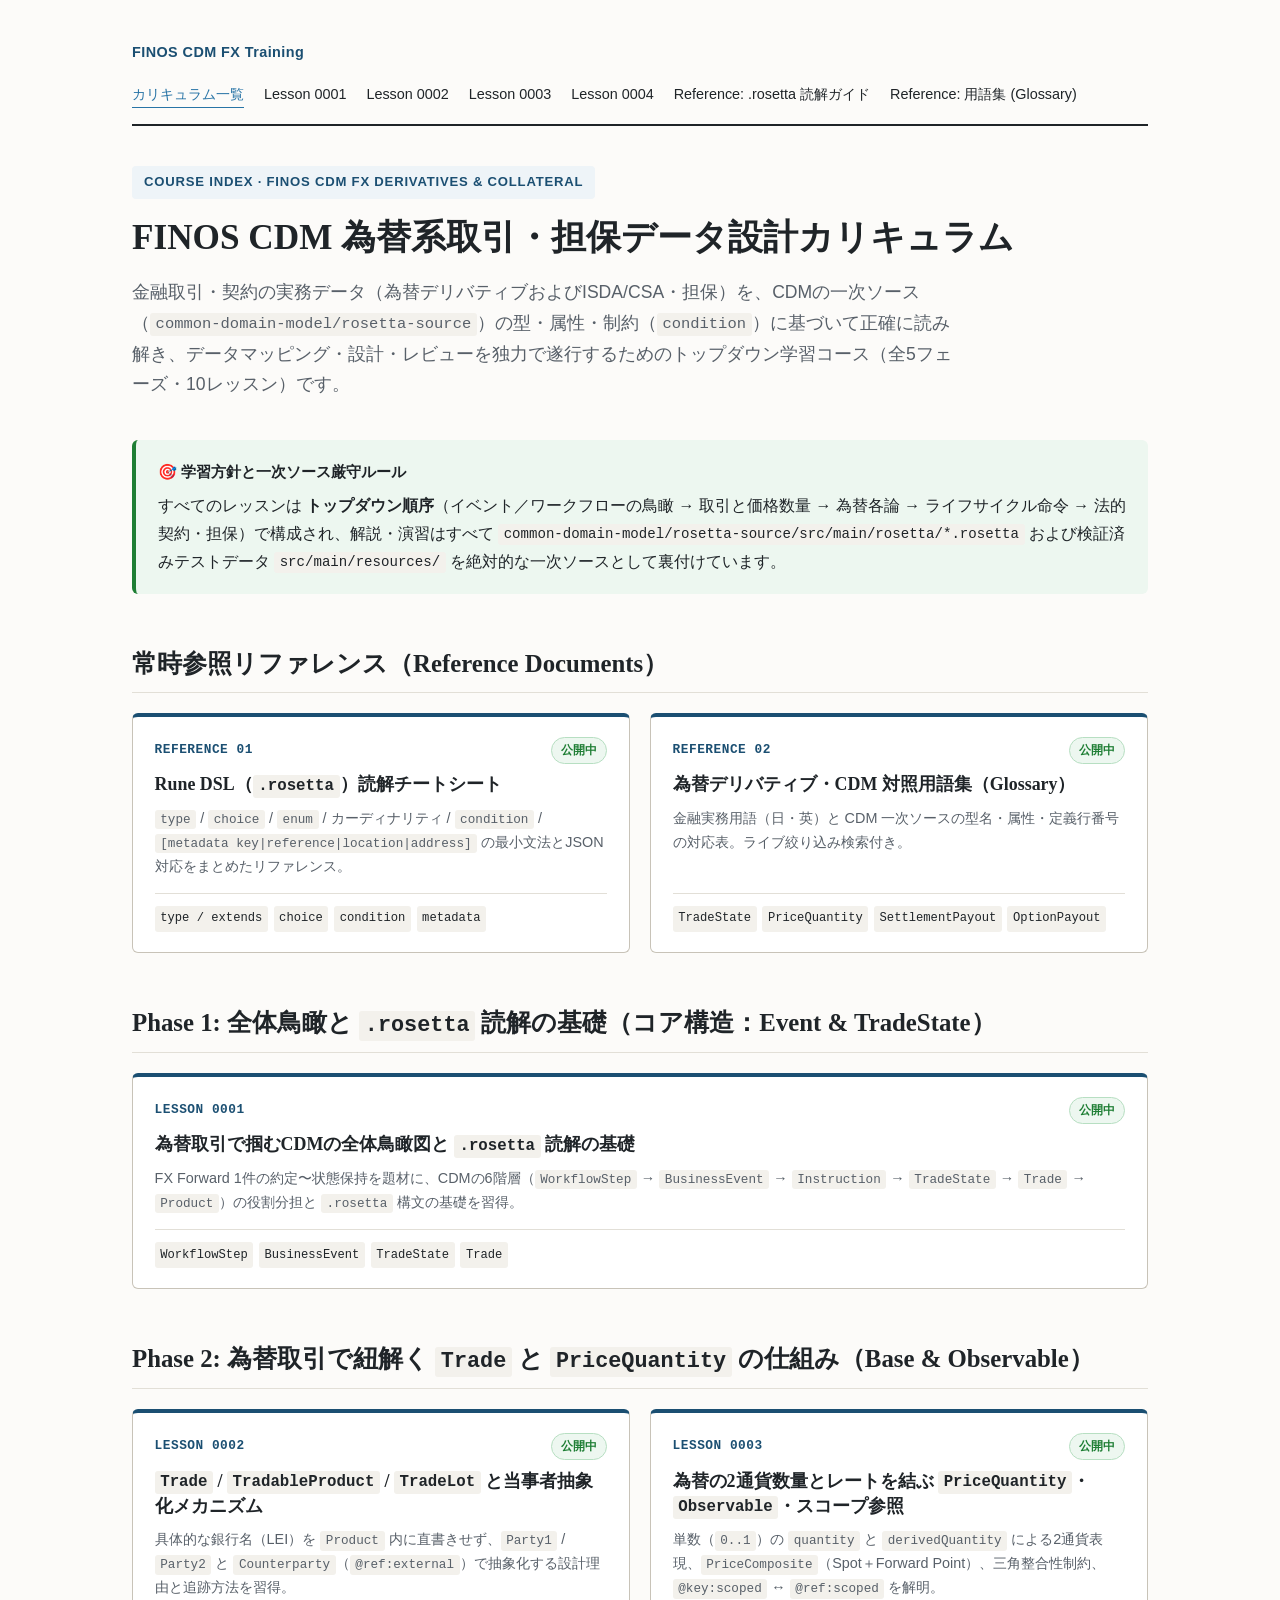
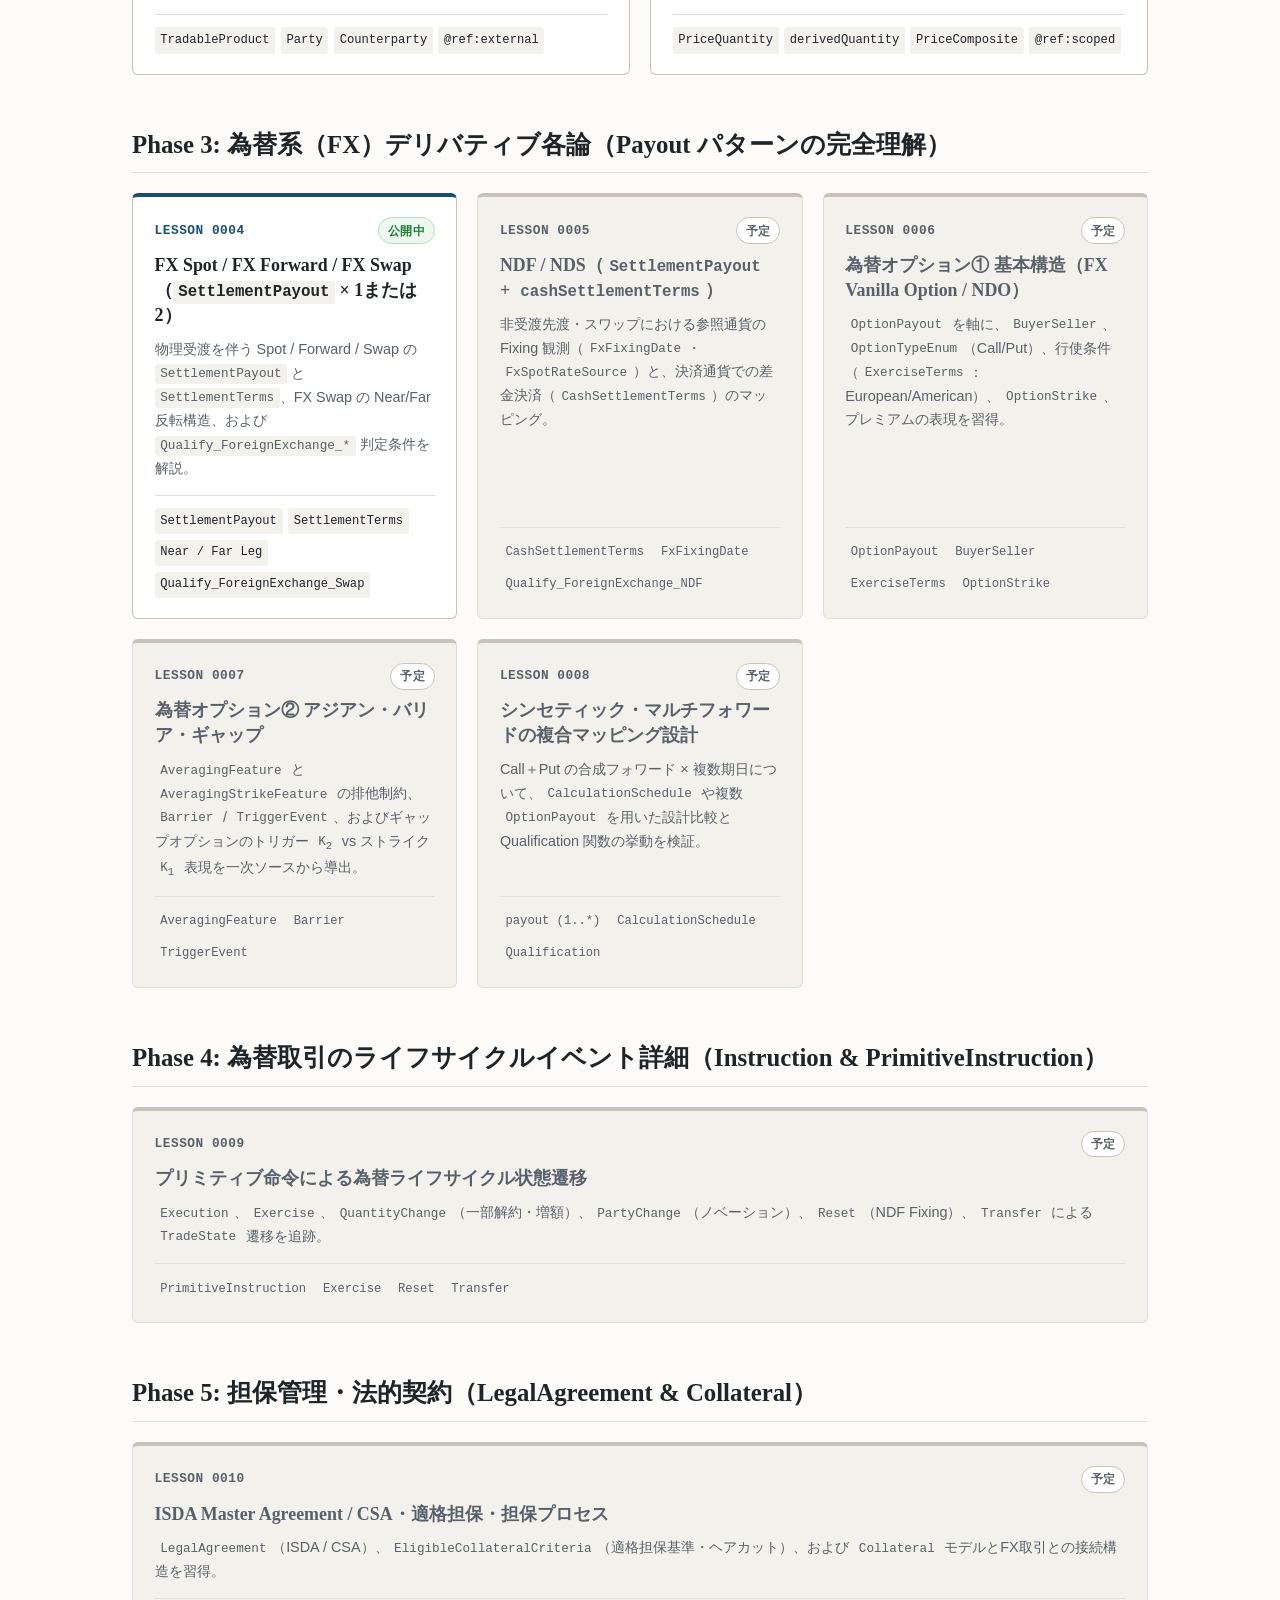
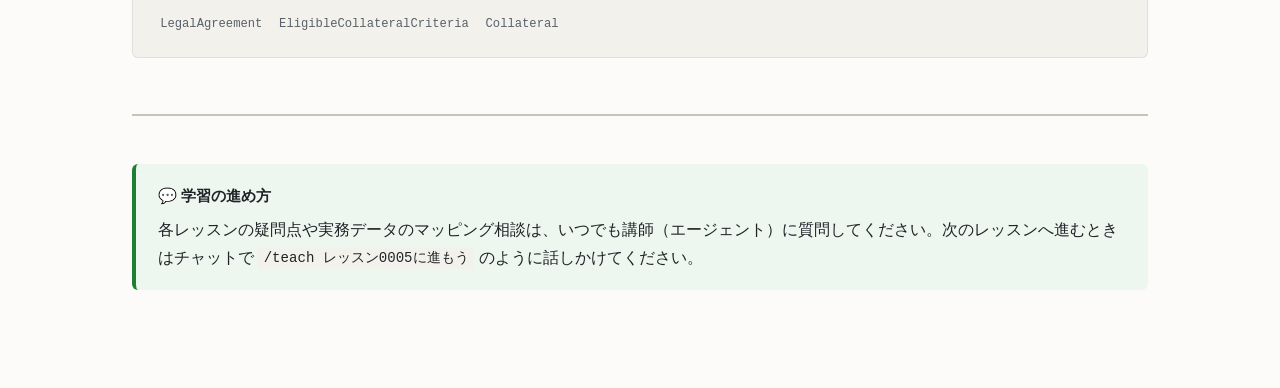
==== lessons/index.html @ 5ef75779 "レッスン4の補足追記とindexページ追加" ====
<!DOCTYPE html>
<html lang="ja">
<head>
  <meta charset="UTF-8" />
  <meta name="viewport" content="width=device-width, initial-scale=1.0" />
  <title>カリキュラム一覧（Index） | FINOS CDM FX Training</title>
  <link rel="stylesheet" href="../assets/style.css" />
  <style>
    .phase-section {
      margin-top: 2.5rem;
    }
    .lesson-grid {
      display: grid;
      grid-template-columns: repeat(auto-fit, minmax(300px, 1fr));
      gap: 1.25rem;
      margin: 1.25rem 0 2rem;
    }
    .lesson-card {
      display: flex;
      flex-direction: column;
      justify-content: space-between;
      background: var(--bg-card);
      border: 1px solid var(--border-strong);
      border-top: 4px solid var(--accent-primary);
      border-radius: 6px;
      padding: 1.25rem 1.35rem;
      text-decoration: none;
      color: var(--text-main);
      transition: transform 0.15s ease, box-shadow 0.15s ease, border-color 0.15s ease;
    }
    a.lesson-card:hover {
      transform: translateY(-2px);
      box-shadow: 0 4px 12px rgba(27, 79, 114, 0.1);
      border-color: var(--accent-secondary);
      border-top-color: var(--accent-secondary);
    }
    .lesson-card.upcoming {
      background: var(--bg-subtle);
      border-color: var(--border-light);
      border-top-color: var(--border-strong);
      color: var(--text-muted);
    }
    .card-header-row {
      display: flex;
      justify-content: space-between;
      align-items: center;
      gap: 0.5rem;
      margin-bottom: 0.55rem;
    }
    .card-num {
      font-family: var(--font-mono);
      font-size: 0.8rem;
      font-weight: 700;
      color: var(--accent-primary);
      letter-spacing: 0.04em;
    }
    .lesson-card.upcoming .card-num {
      color: var(--text-muted);
    }
    .status-pill {
      font-size: 0.72rem;
      font-weight: 700;
      padding: 0.15rem 0.55rem;
      border-radius: 999px;
      letter-spacing: 0.03em;
    }
    .status-pill.ready {
      background: var(--bg-success-soft);
      color: var(--accent-success);
      border: 1px solid #b7dfc2;
    }
    .status-pill.planned {
      background: var(--bg-card);
      color: var(--text-muted);
      border: 1px solid var(--border-strong);
    }
    .card-title {
      font-family: var(--font-serif);
      font-size: 1.12rem;
      font-weight: 700;
      line-height: 1.4;
      margin: 0 0 0.6rem;
      color: var(--text-main);
    }
    .lesson-card.upcoming .card-title {
      color: var(--text-muted);
    }
    .card-desc {
      font-size: 0.9rem;
      line-height: 1.65;
      margin: 0 0 0.9rem;
      color: var(--text-muted);
    }
    .card-tags {
      display: flex;
      flex-wrap: wrap;
      gap: 0.35rem;
      margin-top: auto;
      padding-top: 0.75rem;
      border-top: 1px solid var(--border-light);
    }
    .card-tags code {
      font-size: 0.76rem;
    }
  </style>
</head>
<body>
  <div class="page-wrapper">
    <nav class="workspace-nav">
      <a class="brand" href="./index.html">FINOS CDM FX Training</a>
      <div class="nav-links">
        <a href="./index.html" class="active">カリキュラム一覧</a>
        <a href="./0001-cdm-top-down-overview.html">Lesson 0001</a>
        <a href="./0002-trade-tradableproduct-party.html">Lesson 0002</a>
        <a href="./0003-pricequantity-fx-rate-and-scoped-references.html">Lesson 0003</a>
        <a href="./0004-fx-spot-forward-swap-settlementpayout.html">Lesson 0004</a>
        <a href="../reference/rosetta-reading-guide.html">Reference: .rosetta 読解ガイド</a>
        <a href="../reference/glossary.html">Reference: 用語集 (Glossary)</a>
      </div>
    </nav>

    <header class="lesson-header">
      <div class="lesson-meta">Course Index · FINOS CDM FX Derivatives &amp; Collateral</div>
      <h1>FINOS CDM 為替系取引・担保データ設計カリキュラム</h1>
      <p class="lesson-subtitle">
        金融取引・契約の実務データ（為替デリバティブおよびISDA/CSA・担保）を、CDMの一次ソース（<code>common-domain-model/rosetta-source</code>）の型・属性・制約（<code>condition</code>）に基づいて正確に読み解き、データマッピング・設計・レビューを独力で遂行するためのトップダウン学習コース（全5フェーズ・10レッスン）です。
      </p>
    </header>

    <div class="callout callout-mission">
      <div class="callout-title">🎯 学習方針と一次ソース厳守ルール</div>
      <p style="margin-bottom: 0;">
        すべてのレッスンは <strong>トップダウン順序</strong>（イベント／ワークフローの鳥瞰 → 取引と価格数量 → 為替各論 → ライフサイクル命令 → 法的契約・担保）で構成され、解説・演習はすべて <code>common-domain-model/rosetta-source/src/main/rosetta/*.rosetta</code> および検証済みテストデータ <code>src/main/resources/</code> を絶対的な一次ソースとして裏付けています。
      </p>
    </div>

    <!-- Reference Documents -->
    <section>
      <h2>常時参照リファレンス（Reference Documents）</h2>
      <div class="lesson-grid">
        <a class="lesson-card" href="../reference/rosetta-reading-guide.html">
          <div>
            <div class="card-header-row">
              <span class="card-num">REFERENCE 01</span>
              <span class="status-pill ready">公開中</span>
            </div>
            <h3 class="card-title">Rune DSL（<code>.rosetta</code>）読解チートシート</h3>
            <p class="card-desc">
              <code>type</code> / <code>choice</code> / <code>enum</code> / カーディナリティ / <code>condition</code> / <code>[metadata key|reference|location|address]</code> の最小文法とJSON対応をまとめたリファレンス。
            </p>
          </div>
          <div class="card-tags">
            <code>type / extends</code>
            <code>choice</code>
            <code>condition</code>
            <code>metadata</code>
          </div>
        </a>

        <a class="lesson-card" href="../reference/glossary.html">
          <div>
            <div class="card-header-row">
              <span class="card-num">REFERENCE 02</span>
              <span class="status-pill ready">公開中</span>
            </div>
            <h3 class="card-title">為替デリバティブ・CDM 対照用語集（Glossary）</h3>
            <p class="card-desc">
              金融実務用語（日・英）と CDM 一次ソースの型名・属性・定義行番号の対応表。ライブ絞り込み検索付き。
            </p>
          </div>
          <div class="card-tags">
            <code>TradeState</code>
            <code>PriceQuantity</code>
            <code>SettlementPayout</code>
            <code>OptionPayout</code>
          </div>
        </a>
      </div>
    </section>

    <!-- Phase 1 -->
    <section class="phase-section">
      <h2>Phase 1: 全体鳥瞰と <code>.rosetta</code> 読解の基礎（コア構造：Event &amp; TradeState）</h2>
      <div class="lesson-grid">
        <a class="lesson-card" href="./0001-cdm-top-down-overview.html">
          <div>
            <div class="card-header-row">
              <span class="card-num">LESSON 0001</span>
              <span class="status-pill ready">公開中</span>
            </div>
            <h3 class="card-title">為替取引で掴むCDMの全体鳥瞰図と <code>.rosetta</code> 読解の基礎</h3>
            <p class="card-desc">
              FX Forward 1件の約定〜状態保持を題材に、CDMの6階層（<code>WorkflowStep</code> → <code>BusinessEvent</code> → <code>Instruction</code> → <code>TradeState</code> → <code>Trade</code> → <code>Product</code>）の役割分担と <code>.rosetta</code> 構文の基礎を習得。
            </p>
          </div>
          <div class="card-tags">
            <code>WorkflowStep</code>
            <code>BusinessEvent</code>
            <code>TradeState</code>
            <code>Trade</code>
          </div>
        </a>
      </div>
    </section>

    <!-- Phase 2 -->
    <section class="phase-section">
      <h2>Phase 2: 為替取引で紐解く <code>Trade</code> と <code>PriceQuantity</code> の仕組み（Base &amp; Observable）</h2>
      <div class="lesson-grid">
        <a class="lesson-card" href="./0002-trade-tradableproduct-party.html">
          <div>
            <div class="card-header-row">
              <span class="card-num">LESSON 0002</span>
              <span class="status-pill ready">公開中</span>
            </div>
            <h3 class="card-title"><code>Trade</code> / <code>TradableProduct</code> / <code>TradeLot</code> と当事者抽象化メカニズム</h3>
            <p class="card-desc">
              具体的な銀行名（LEI）を <code>Product</code> 内に直書きせず、<code>Party1</code> / <code>Party2</code> と <code>Counterparty</code>（<code>@ref:external</code>）で抽象化する設計理由と追跡方法を習得。
            </p>
          </div>
          <div class="card-tags">
            <code>TradableProduct</code>
            <code>Party</code>
            <code>Counterparty</code>
            <code>@ref:external</code>
          </div>
        </a>

        <a class="lesson-card" href="./0003-pricequantity-fx-rate-and-scoped-references.html">
          <div>
            <div class="card-header-row">
              <span class="card-num">LESSON 0003</span>
              <span class="status-pill ready">公開中</span>
            </div>
            <h3 class="card-title">為替の2通貨数量とレートを結ぶ <code>PriceQuantity</code>・<code>Observable</code>・スコープ参照</h3>
            <p class="card-desc">
              単数（<code>0..1</code>）の <code>quantity</code> と <code>derivedQuantity</code> による2通貨表現、<code>PriceComposite</code>（Spot＋Forward Point）、三角整合性制約、<code>@key:scoped</code> ↔ <code>@ref:scoped</code> を解明。
            </p>
          </div>
          <div class="card-tags">
            <code>PriceQuantity</code>
            <code>derivedQuantity</code>
            <code>PriceComposite</code>
            <code>@ref:scoped</code>
          </div>
        </a>
      </div>
    </section>

    <!-- Phase 3 -->
    <section class="phase-section">
      <h2>Phase 3: 為替系（FX）デリバティブ各論（Payout パターンの完全理解）</h2>
      <div class="lesson-grid">
        <a class="lesson-card" href="./0004-fx-spot-forward-swap-settlementpayout.html">
          <div>
            <div class="card-header-row">
              <span class="card-num">LESSON 0004</span>
              <span class="status-pill ready">公開中</span>
            </div>
            <h3 class="card-title">FX Spot / FX Forward / FX Swap（<code>SettlementPayout</code> × 1または2）</h3>
            <p class="card-desc">
              物理受渡を伴う Spot / Forward / Swap の <code>SettlementPayout</code> と <code>SettlementTerms</code>、FX Swap の Near/Far 反転構造、および <code>Qualify_ForeignExchange_*</code> 判定条件を解説。
            </p>
          </div>
          <div class="card-tags">
            <code>SettlementPayout</code>
            <code>SettlementTerms</code>
            <code>Near / Far Leg</code>
            <code>Qualify_ForeignExchange_Swap</code>
          </div>
        </a>

        <div class="lesson-card upcoming">
          <div>
            <div class="card-header-row">
              <span class="card-num">LESSON 0005</span>
              <span class="status-pill planned">予定</span>
            </div>
            <h3 class="card-title">NDF / NDS（<code>SettlementPayout</code> + <code>cashSettlementTerms</code>）</h3>
            <p class="card-desc">
              非受渡先渡・スワップにおける参照通貨の Fixing 観測（<code>FxFixingDate</code>・<code>FxSpotRateSource</code>）と、決済通貨での差金決済（<code>CashSettlementTerms</code>）のマッピング。
            </p>
          </div>
          <div class="card-tags">
            <code>CashSettlementTerms</code>
            <code>FxFixingDate</code>
            <code>Qualify_ForeignExchange_NDF</code>
          </div>
        </div>

        <div class="lesson-card upcoming">
          <div>
            <div class="card-header-row">
              <span class="card-num">LESSON 0006</span>
              <span class="status-pill planned">予定</span>
            </div>
            <h3 class="card-title">為替オプション① 基本構造（FX Vanilla Option / NDO）</h3>
            <p class="card-desc">
              <code>OptionPayout</code> を軸に、<code>BuyerSeller</code>、<code>OptionTypeEnum</code>（Call/Put）、行使条件（<code>ExerciseTerms</code>：European/American）、<code>OptionStrike</code>、プレミアムの表現を習得。
            </p>
          </div>
          <div class="card-tags">
            <code>OptionPayout</code>
            <code>BuyerSeller</code>
            <code>ExerciseTerms</code>
            <code>OptionStrike</code>
          </div>
        </div>

        <div class="lesson-card upcoming">
          <div>
            <div class="card-header-row">
              <span class="card-num">LESSON 0007</span>
              <span class="status-pill planned">予定</span>
            </div>
            <h3 class="card-title">為替オプション② アジアン・バリア・ギャップ</h3>
            <p class="card-desc">
              <code>AveragingFeature</code> と <code>AveragingStrikeFeature</code> の排他制約、<code>Barrier</code> / <code>TriggerEvent</code>、およびギャップオプションのトリガー <code>K<sub>2</sub></code> vs ストライク <code>K<sub>1</sub></code> 表現を一次ソースから導出。
            </p>
          </div>
          <div class="card-tags">
            <code>AveragingFeature</code>
            <code>Barrier</code>
            <code>TriggerEvent</code>
          </div>
        </div>

        <div class="lesson-card upcoming">
          <div>
            <div class="card-header-row">
              <span class="card-num">LESSON 0008</span>
              <span class="status-pill planned">予定</span>
            </div>
            <h3 class="card-title">シンセティック・マルチフォワードの複合マッピング設計</h3>
            <p class="card-desc">
              Call＋Put の合成フォワード × 複数期日について、<code>CalculationSchedule</code> や複数 <code>OptionPayout</code> を用いた設計比較と Qualification 関数の挙動を検証。
            </p>
          </div>
          <div class="card-tags">
            <code>payout (1..*)</code>
            <code>CalculationSchedule</code>
            <code>Qualification</code>
          </div>
        </div>
      </div>
    </section>

    <!-- Phase 4 -->
    <section class="phase-section">
      <h2>Phase 4: 為替取引のライフサイクルイベント詳細（Instruction &amp; PrimitiveInstruction）</h2>
      <div class="lesson-grid">
        <div class="lesson-card upcoming">
          <div>
            <div class="card-header-row">
              <span class="card-num">LESSON 0009</span>
              <span class="status-pill planned">予定</span>
            </div>
            <h3 class="card-title">プリミティブ命令による為替ライフサイクル状態遷移</h3>
            <p class="card-desc">
              <code>Execution</code>、<code>Exercise</code>、<code>QuantityChange</code>（一部解約・増額）、<code>PartyChange</code>（ノベーション）、<code>Reset</code>（NDF Fixing）、<code>Transfer</code> による <code>TradeState</code> 遷移を追跡。
            </p>
          </div>
          <div class="card-tags">
            <code>PrimitiveInstruction</code>
            <code>Exercise</code>
            <code>Reset</code>
            <code>Transfer</code>
          </div>
        </div>
      </div>
    </section>

    <!-- Phase 5 -->
    <section class="phase-section">
      <h2>Phase 5: 担保管理・法的契約（LegalAgreement &amp; Collateral）</h2>
      <div class="lesson-grid">
        <div class="lesson-card upcoming">
          <div>
            <div class="card-header-row">
              <span class="card-num">LESSON 0010</span>
              <span class="status-pill planned">予定</span>
            </div>
            <h3 class="card-title">ISDA Master Agreement / CSA・適格担保・担保プロセス</h3>
            <p class="card-desc">
              <code>LegalAgreement</code>（ISDA / CSA）、<code>EligibleCollateralCriteria</code>（適格担保基準・ヘアカット）、および <code>Collateral</code> モデルとFX取引との接続構造を習得。
            </p>
          </div>
          <div class="card-tags">
            <code>LegalAgreement</code>
            <code>EligibleCollateralCriteria</code>
            <code>Collateral</code>
          </div>
        </div>
      </div>
    </section>

    <footer class="lesson-footer">
      <div class="callout callout-mission">
        <div class="callout-title">💬 学習の進め方</div>
        <p style="margin-bottom: 0;">
          各レッスンの疑問点や実務データのマッピング相談は、いつでも講師（エージェント）に質問してください。次のレッスンへ進むときはチャットで <code>/teach レッスン0005に進もう</code> のように話しかけてください。
        </p>
      </div>
    </footer>
  </div>
</body>
</html>
---- assets/style.css ----
/* ==========================================================================
   FINOS CDM Training Workspace — Shared Stylesheet (Tufte-inspired)
   ========================================================================== */

:root {
  --bg-paper: #fcfbf9;
  --bg-card: #ffffff;
  --bg-code: #1e242b;
  --bg-subtle: #f3f1ec;
  --bg-accent-soft: #eef4f8;
  --bg-warn-soft: #fff8eb;
  --bg-success-soft: #edf7f0;
  --bg-error-soft: #fdf0f0;

  --text-main: #1f2428;
  --text-muted: #586069;
  --text-light: #f6f8fa;

  --accent-primary: #1b4f72;
  --accent-secondary: #2874a6;
  --accent-gold: #b7791f;
  --accent-success: #1e7e34;
  --accent-error: #c0392b;

  --border-light: #e2dfd7;
  --border-strong: #c8c3b8;

  --font-serif: "Palatino Linotype", "Book Antiqua", Palatino, "Hiragino Mincho ProN", "Yu Mincho", serif;
  --font-sans: -apple-system, BlinkMacSystemFont, "Segoe UI", "Hiragino Sans", "Yu Gothic UI", "Meiryo", sans-serif;
  --font-mono: "JetBrains Mono", "Cascadia Code", "Consolas", "SFMono-Regular", monospace;
}

* {
  box-sizing: border-box;
}

html {
  font-size: 16px;
  scroll-behavior: smooth;
}

body {
  margin: 0;
  padding: 0;
  background-color: var(--bg-paper);
  color: var(--text-main);
  font-family: var(--font-sans);
  line-height: 1.75;
  -webkit-font-smoothing: antialiased;
}

/* Layout Container */
.page-wrapper {
  max-width: 1080px;
  margin: 0 auto;
  padding: 2.5rem 2rem 5rem;
}

/* Top Navigation Bar */
.workspace-nav {
  display: flex;
  flex-wrap: wrap;
  justify-content: space-between;
  align-items: center;
  gap: 1rem;
  padding-bottom: 1rem;
  margin-bottom: 2.5rem;
  border-bottom: 2px solid var(--text-main);
  font-size: 0.9rem;
}

.workspace-nav .brand {
  font-weight: 700;
  letter-spacing: 0.03em;
  color: var(--accent-primary);
  text-decoration: none;
}

.workspace-nav .nav-links {
  display: flex;
  flex-wrap: wrap;
  gap: 1.25rem;
}

.workspace-nav a {
  color: var(--text-main);
  text-decoration: none;
  border-bottom: 1px solid transparent;
  transition: border-color 0.15s ease, color 0.15s ease;
}

.workspace-nav a:hover,
.workspace-nav a.active {
  color: var(--accent-secondary);
  border-bottom-color: var(--accent-secondary);
}

/* Header & Typography */
.lesson-header {
  margin-bottom: 2.5rem;
}

.lesson-meta {
  display: inline-flex;
  align-items: center;
  gap: 0.75rem;
  font-size: 0.82rem;
  font-weight: 600;
  text-transform: uppercase;
  letter-spacing: 0.06em;
  color: var(--accent-primary);
  background: var(--bg-accent-soft);
  padding: 0.3rem 0.75rem;
  border-radius: 4px;
  margin-bottom: 0.75rem;
}

h1 {
  font-family: var(--font-serif);
  font-size: 2.2rem;
  font-weight: 700;
  line-height: 1.3;
  margin: 0.25rem 0 1rem;
  color: var(--text-main);
}

.lesson-subtitle {
  font-size: 1.1rem;
  color: var(--text-muted);
  margin: 0;
  max-width: 820px;
}

h2 {
  font-family: var(--font-serif);
  font-size: 1.55rem;
  margin-top: 3rem;
  margin-bottom: 1rem;
  padding-bottom: 0.4rem;
  border-bottom: 1px solid var(--border-light);
  color: var(--text-main);
}

h3 {
  font-size: 1.2rem;
  margin-top: 2rem;
  margin-bottom: 0.6rem;
  color: var(--accent-primary);
}

p {
  margin-top: 0;
  margin-bottom: 1.15rem;
}

/* Primary Source Citation Badge */
.cite-badge {
  display: inline-flex;
  align-items: center;
  gap: 0.3rem;
  font-family: var(--font-mono);
  font-size: 0.78rem;
  background-color: var(--bg-subtle);
  color: var(--accent-primary);
  border: 1px solid var(--border-strong);
  border-radius: 4px;
  padding: 0.1rem 0.5rem;
  text-decoration: none;
  vertical-align: baseline;
  transition: background-color 0.15s ease;
}

.cite-badge:hover {
  background-color: var(--bg-accent-soft);
  border-color: var(--accent-secondary);
}

.cite-badge::before {
  content: "📄";
  font-size: 0.75rem;
}

/* Callout Boxes (Primary Source Note / Docs Discrepancy Warning / Mission Tie-in) */
.callout {
  padding: 1.15rem 1.35rem;
  margin: 1.5rem 0;
  border-radius: 6px;
  border-left: 4px solid var(--accent-primary);
  background-color: var(--bg-accent-soft);
}

.callout-title {
  font-weight: 700;
  font-size: 0.95rem;
  margin-bottom: 0.4rem;
  display: flex;
  align-items: center;
  gap: 0.5rem;
}

.callout.callout-discrepancy {
  border-left-color: var(--accent-gold);
  background-color: var(--bg-warn-soft);
}

.callout.callout-mission {
  border-left-color: var(--accent-success);
  background-color: var(--bg-success-soft);
}

/* Code & Rosetta Blocks */
pre {
  background-color: var(--bg-code);
  color: var(--text-light);
  font-family: var(--font-mono);
  font-size: 0.86rem;
  line-height: 1.6;
  padding: 1.1rem 1.35rem;
  border-radius: 6px;
  overflow-x: auto;
  margin: 1rem 0 1.5rem;
}

code {
  font-family: var(--font-mono);
  font-size: 0.88em;
  background-color: var(--bg-subtle);
  padding: 0.15rem 0.35rem;
  border-radius: 3px;
}

pre code {
  background: none;
  padding: 0;
  font-size: inherit;
  color: inherit;
}

.code-header {
  display: flex;
  justify-content: space-between;
  align-items: center;
  background-color: #14181d;
  color: #9da7b3;
  font-family: var(--font-mono);
  font-size: 0.78rem;
  padding: 0.45rem 1rem;
  border-top-left-radius: 6px;
  border-top-right-radius: 6px;
  margin-top: 1rem;
}

.code-header + pre {
  margin-top: 0;
  border-top-left-radius: 0;
  border-top-right-radius: 0;
}

.code-header a {
  color: #79b8ff;
  text-decoration: none;
}

/* Syntax Highlighting Helpers */
.kw { color: #ff7b72; font-weight: 600; }
.ty { color: #79c0ff; }
.cm { color: #8b949e; font-style: italic; }
.st { color: #a5d6ff; }
.mt { color: #d2a8ff; }
.cd { color: #ffa657; font-weight: 600; }

/* Tables */
table {
  width: 100%;
  border-collapse: collapse;
  margin: 1.5rem 0;
  font-size: 0.93rem;
  background: var(--bg-card);
}

th, td {
  text-align: left;
  padding: 0.75rem 0.9rem;
  border-bottom: 1px solid var(--border-light);
  vertical-align: top;
}

th {
  background-color: var(--bg-subtle);
  font-weight: 700;
  border-top: 1px solid var(--border-strong);
  border-bottom: 2px solid var(--border-strong);
}

/* ==========================================================================
   Component 1: Interactive Top-Down Hierarchy Explorer
   ========================================================================== */
.hierarchy-explorer {
  display: grid;
  grid-template-columns: 320px 1fr;
  gap: 1.5rem;
  background: var(--bg-card);
  border: 1px solid var(--border-strong);
  border-radius: 8px;
  padding: 1.5rem;
  margin: 1.75rem 0;
  box-shadow: 0 2px 6px rgba(0, 0, 0, 0.03);
}

@media (max-width: 840px) {
  .hierarchy-explorer {
    grid-template-columns: 1fr;
  }
}

.hierarchy-tree {
  display: flex;
  flex-direction: column;
  gap: 0.5rem;
}

.tree-node-btn {
  display: flex;
  flex-direction: column;
  align-items: flex-start;
  width: 100%;
  text-align: left;
  padding: 0.7rem 0.9rem;
  background: var(--bg-paper);
  border: 1px solid var(--border-light);
  border-left: 4px solid var(--border-strong);
  border-radius: 6px;
  cursor: pointer;
  transition: all 0.15s ease;
  font-family: var(--font-sans);
}

.tree-node-btn:hover {
  background: var(--bg-accent-soft);
  border-left-color: var(--accent-secondary);
}

.tree-node-btn.active {
  background: var(--bg-accent-soft);
  border-color: var(--accent-primary);
  border-left: 5px solid var(--accent-primary);
  box-shadow: 0 1px 4px rgba(27, 79, 114, 0.12);
}

.tree-node-btn .node-level {
  font-size: 0.72rem;
  font-family: var(--font-mono);
  color: var(--text-muted);
  text-transform: uppercase;
}

.tree-node-btn .node-name {
  font-family: var(--font-mono);
  font-weight: 700;
  font-size: 0.98rem;
  color: var(--accent-primary);
}

.tree-node-btn .node-ja {
  font-size: 0.82rem;
  color: var(--text-main);
}

.tree-arrow {
  text-align: center;
  color: var(--text-muted);
  font-size: 0.8rem;
  line-height: 1;
  user-select: none;
}

.hierarchy-detail {
  display: flex;
  flex-direction: column;
}

.detail-tabs {
  display: flex;
  gap: 0.5rem;
  border-bottom: 1px solid var(--border-light);
  margin-bottom: 1rem;
}

.detail-tab-btn {
  padding: 0.5rem 0.95rem;
  border: 1px solid transparent;
  border-bottom: none;
  background: none;
  font-family: var(--font-sans);
  font-size: 0.88rem;
  font-weight: 600;
  color: var(--text-muted);
  cursor: pointer;
  border-top-left-radius: 5px;
  border-top-right-radius: 5px;
}

.detail-tab-btn.active {
  background: var(--bg-subtle);
  color: var(--accent-primary);
  border-color: var(--border-light);
}

.detail-pane {
  display: none;
}

.detail-pane.active {
  display: block;
}

/* ==========================================================================
   Component 2: Interactive Mapping & Reading Exercise
   ========================================================================== */
.exercise-box {
  background: var(--bg-card);
  border: 1px solid var(--border-strong);
  border-radius: 8px;
  padding: 1.5rem;
  margin: 2rem 0;
}

.mapping-item {
  padding: 1rem;
  border: 1px solid var(--border-light);
  border-radius: 6px;
  margin-bottom: 1rem;
  background: var(--bg-paper);
}

.mapping-prompt {
  font-weight: 600;
  margin-bottom: 0.6rem;
}

.mapping-controls {
  display: flex;
  flex-wrap: wrap;
  gap: 0.6rem;
  align-items: center;
}

.mapping-select {
  flex: 1;
  min-width: 260px;
  padding: 0.5rem 0.7rem;
  font-family: var(--font-mono);
  font-size: 0.86rem;
  border: 1px solid var(--border-strong);
  border-radius: 4px;
  background: var(--bg-card);
}

.btn-check {
  padding: 0.5rem 1rem;
  background: var(--accent-primary);
  color: #ffffff;
  border: none;
  border-radius: 4px;
  font-weight: 600;
  cursor: pointer;
  font-size: 0.86rem;
}

.btn-check:hover {
  background: var(--accent-secondary);
}

.feedback-msg {
  margin-top: 0.65rem;
  padding: 0.65rem 0.85rem;
  border-radius: 4px;
  font-size: 0.88rem;
  display: none;
}

.feedback-msg.correct {
  display: block;
  background: var(--bg-success-soft);
  border-left: 3px solid var(--accent-success);
  color: #145523;
}

.feedback-msg.incorrect {
  display: block;
  background: var(--bg-error-soft);
  border-left: 3px solid var(--accent-error);
  color: #7c1f16;
}

/* ==========================================================================
   Component 3: Desirable-Difficulty 4-Choice Quiz Widget
   ========================================================================== */
.quiz-container {
  background: var(--bg-card);
  border: 1px solid var(--border-strong);
  border-radius: 8px;
  padding: 1.5rem;
  margin: 2rem 0;
}

.quiz-question-card {
  margin-bottom: 1.75rem;
  padding-bottom: 1.5rem;
  border-bottom: 1px solid var(--border-light);
}

.quiz-question-card:last-of-type {
  margin-bottom: 0.5rem;
  padding-bottom: 0;
  border-bottom: none;
}

.quiz-q-title {
  font-weight: 700;
  margin-bottom: 0.8rem;
}

.quiz-options {
  display: grid;
  grid-template-columns: 1fr;
  gap: 0.5rem;
}

.quiz-option-btn {
  text-align: left;
  padding: 0.7rem 1rem;
  background: var(--bg-paper);
  border: 1px solid var(--border-strong);
  border-radius: 5px;
  font-family: var(--font-sans);
  font-size: 0.92rem;
  cursor: pointer;
  transition: background-color 0.12s ease, border-color 0.12s ease;
}

.quiz-option-btn:hover:not(:disabled) {
  background: var(--bg-accent-soft);
  border-color: var(--accent-secondary);
}

.quiz-option-btn.selected-correct {
  background: var(--bg-success-soft);
  border-color: var(--accent-success);
  font-weight: 600;
}

.quiz-option-btn.selected-wrong {
  background: var(--bg-error-soft);
  border-color: var(--accent-error);
}

/* Footer & Agent Reminder */
.lesson-footer {
  margin-top: 3.5rem;
  padding-top: 1.5rem;
  border-top: 2px solid var(--border-strong);
  display: flex;
  flex-direction: column;
  gap: 1rem;
}

/* Print Optimization */
@media print {
  body {
    background: #ffffff;
    font-size: 11pt;
  }
  .page-wrapper {
    max-width: 100%;
    padding: 0;
  }
  .btn-check, .detail-tabs {
    display: none;
  }
  .detail-pane {
    display: block !important;
    margin-bottom: 1rem;
  }
  pre {
    white-space: pre-wrap;
    border: 1px solid #ccc;
  }
}
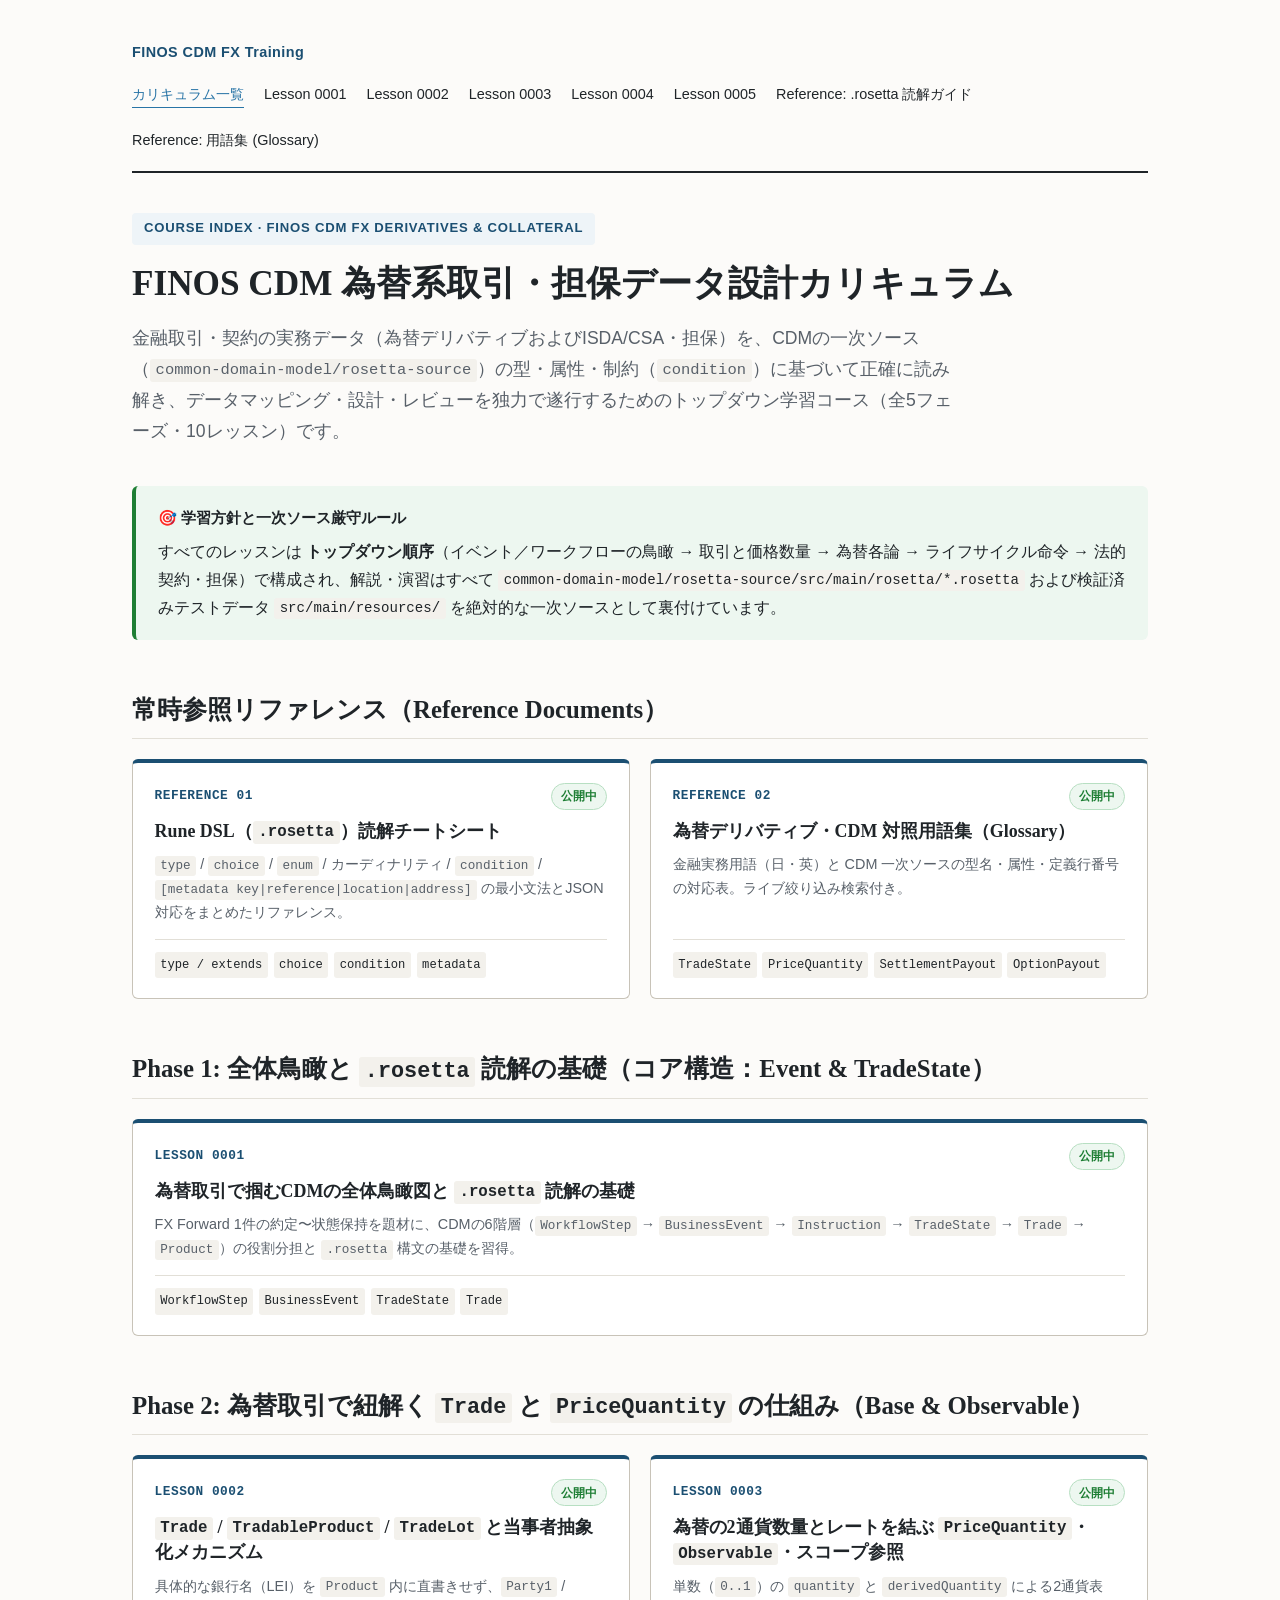
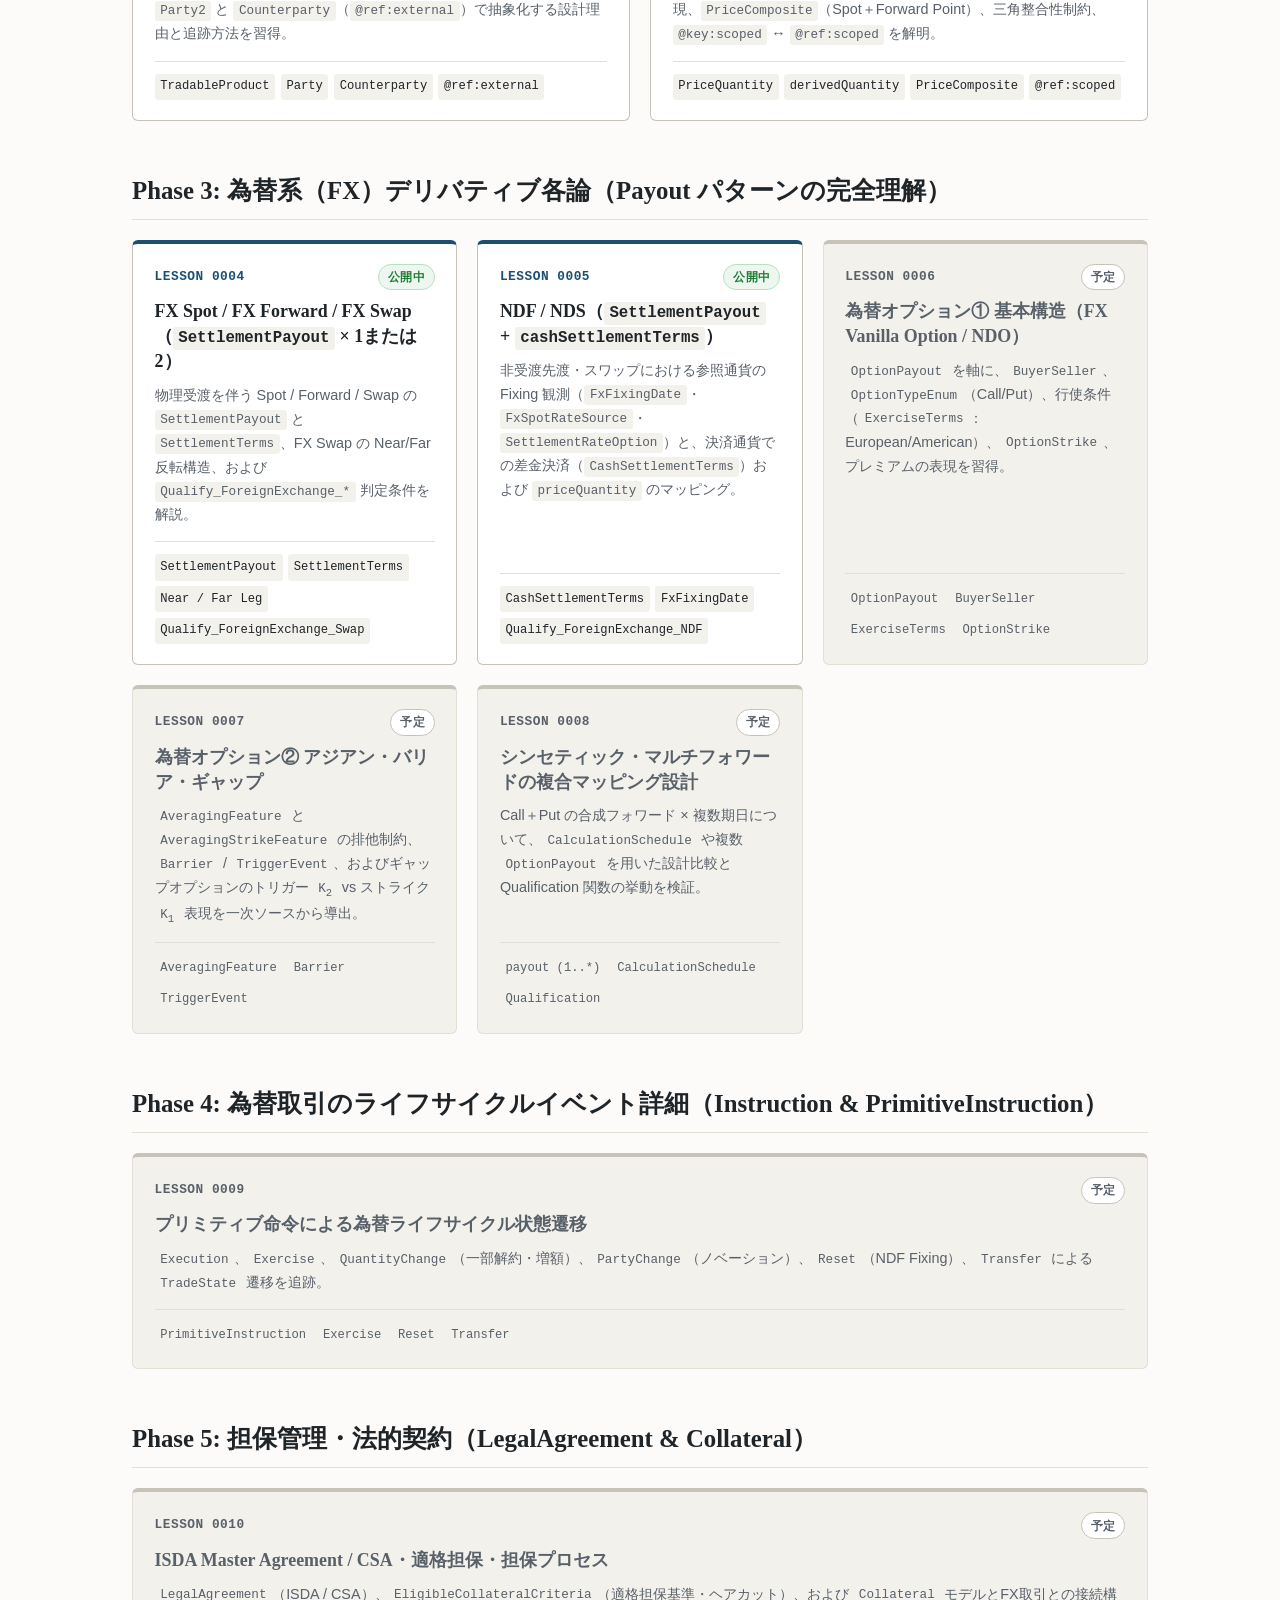
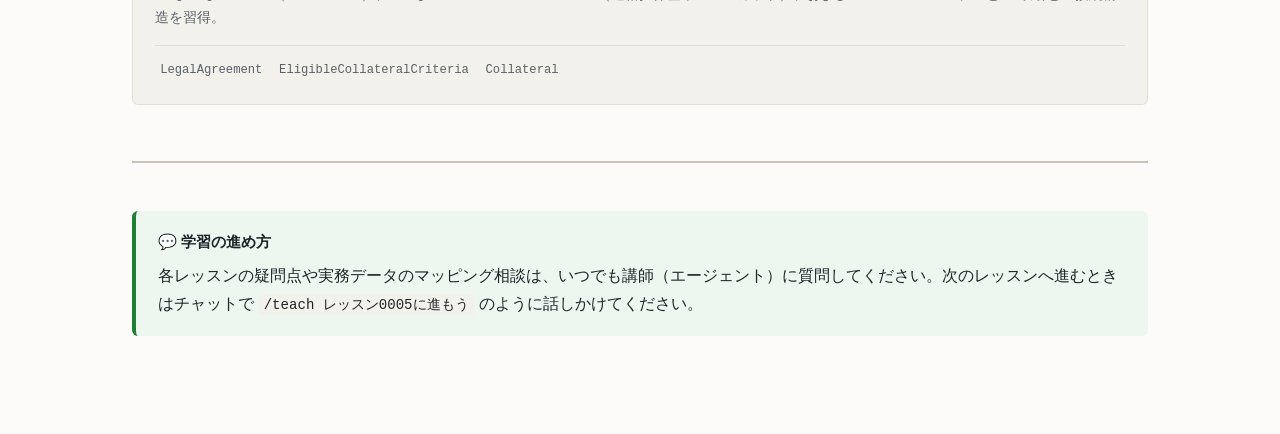
==== commit ad759bc5: "レッスン5を追加" ====
--- a/lessons/index.html
+++ b/lessons/index.html
@@ -114,6 +114,7 @@
         <a href="./0002-trade-tradableproduct-party.html">Lesson 0002</a>
         <a href="./0003-pricequantity-fx-rate-and-scoped-references.html">Lesson 0003</a>
         <a href="./0004-fx-spot-forward-swap-settlementpayout.html">Lesson 0004</a>
+        <a href="./0005-ndf-nds-cashsettlementterms-fixing.html">Lesson 0005</a>
         <a href="../reference/rosetta-reading-guide.html">Reference: .rosetta 読解ガイド</a>
         <a href="../reference/glossary.html">Reference: 用語集 (Glossary)</a>
       </div>
@@ -270,15 +271,15 @@
           </div>
         </a>
 
-        <div class="lesson-card upcoming">
+        <a class="lesson-card" href="./0005-ndf-nds-cashsettlementterms-fixing.html">
           <div>
             <div class="card-header-row">
               <span class="card-num">LESSON 0005</span>
-              <span class="status-pill planned">予定</span>
+              <span class="status-pill ready">公開中</span>
             </div>
             <h3 class="card-title">NDF / NDS（<code>SettlementPayout</code> + <code>cashSettlementTerms</code>）</h3>
             <p class="card-desc">
-              非受渡先渡・スワップにおける参照通貨の Fixing 観測（<code>FxFixingDate</code>・<code>FxSpotRateSource</code>）と、決済通貨での差金決済（<code>CashSettlementTerms</code>）のマッピング。
+              非受渡先渡・スワップにおける参照通貨の Fixing 観測（<code>FxFixingDate</code>・<code>FxSpotRateSource</code>・<code>SettlementRateOption</code>）と、決済通貨での差金決済（<code>CashSettlementTerms</code>）および <code>priceQuantity</code> のマッピング。
             </p>
           </div>
           <div class="card-tags">
@@ -286,7 +287,7 @@
             <code>FxFixingDate</code>
             <code>Qualify_ForeignExchange_NDF</code>
           </div>
-        </div>
+        </a>
 
         <div class="lesson-card upcoming">
           <div>
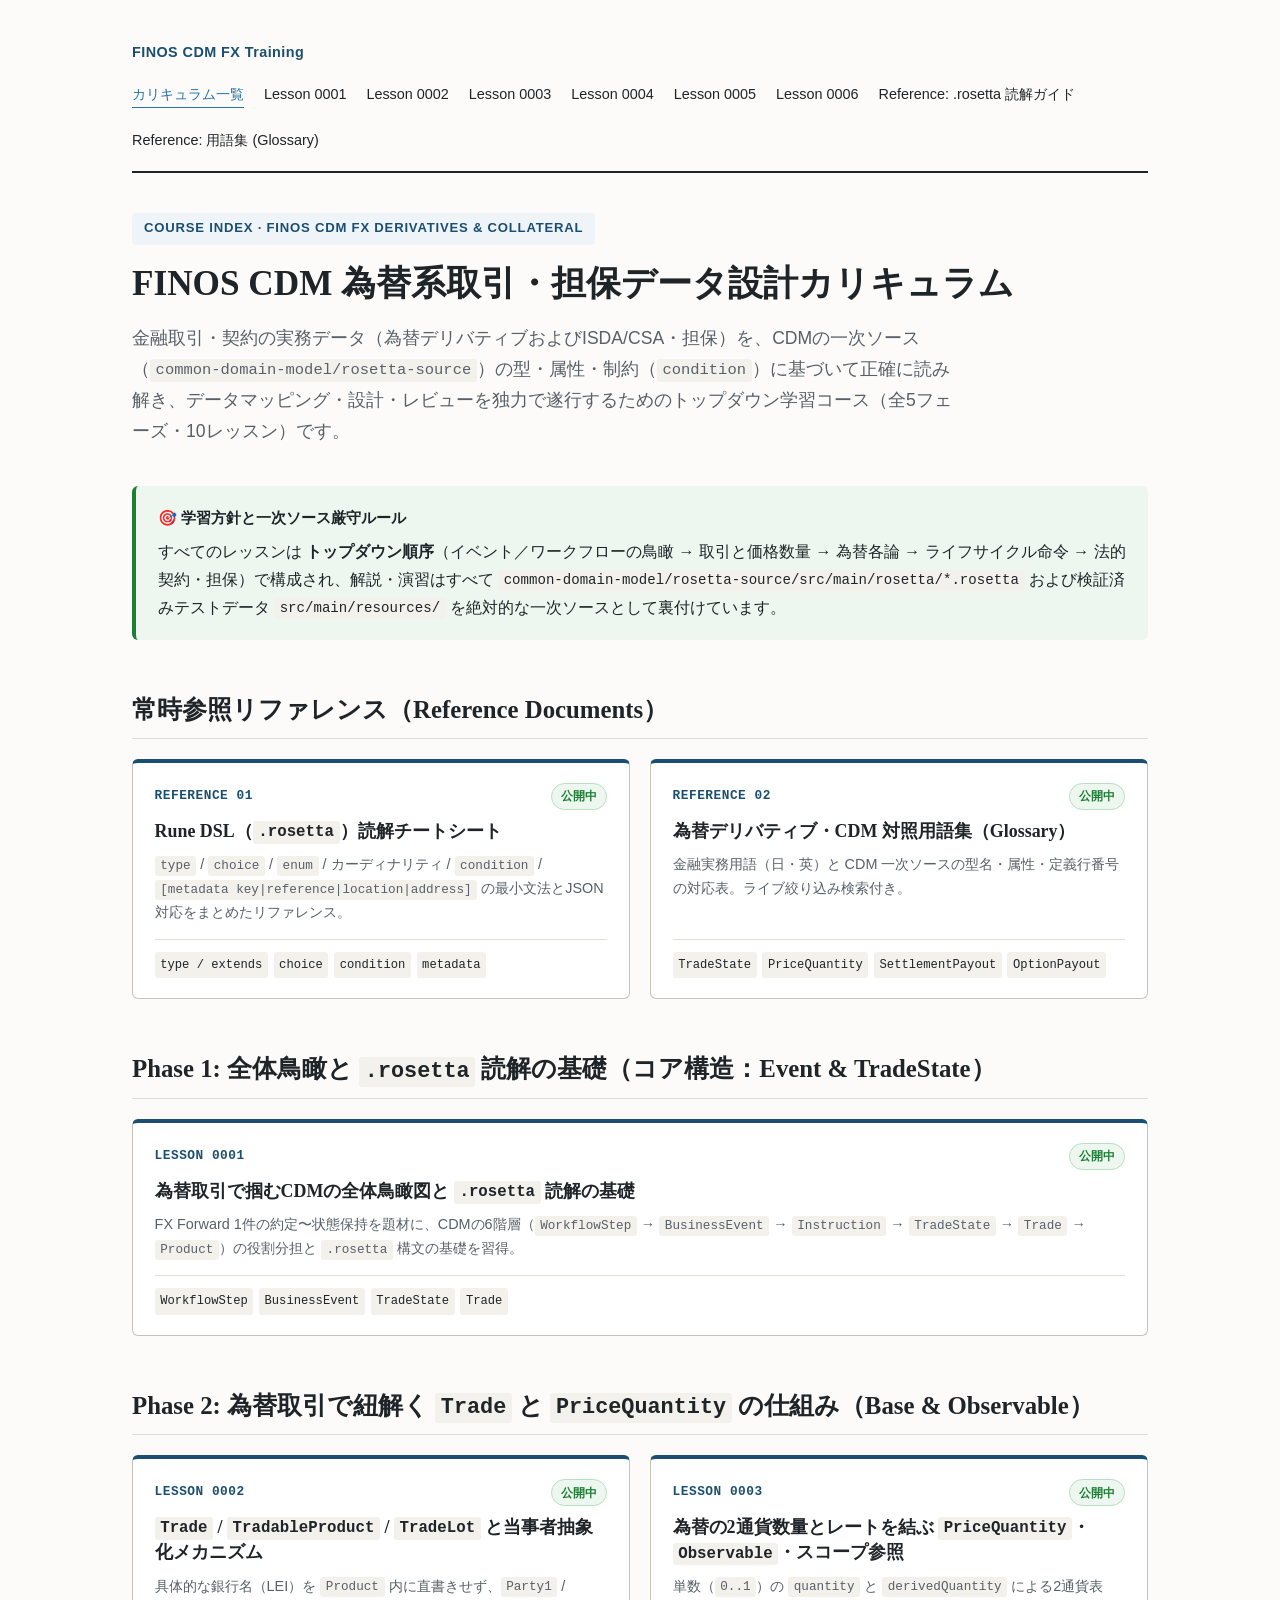
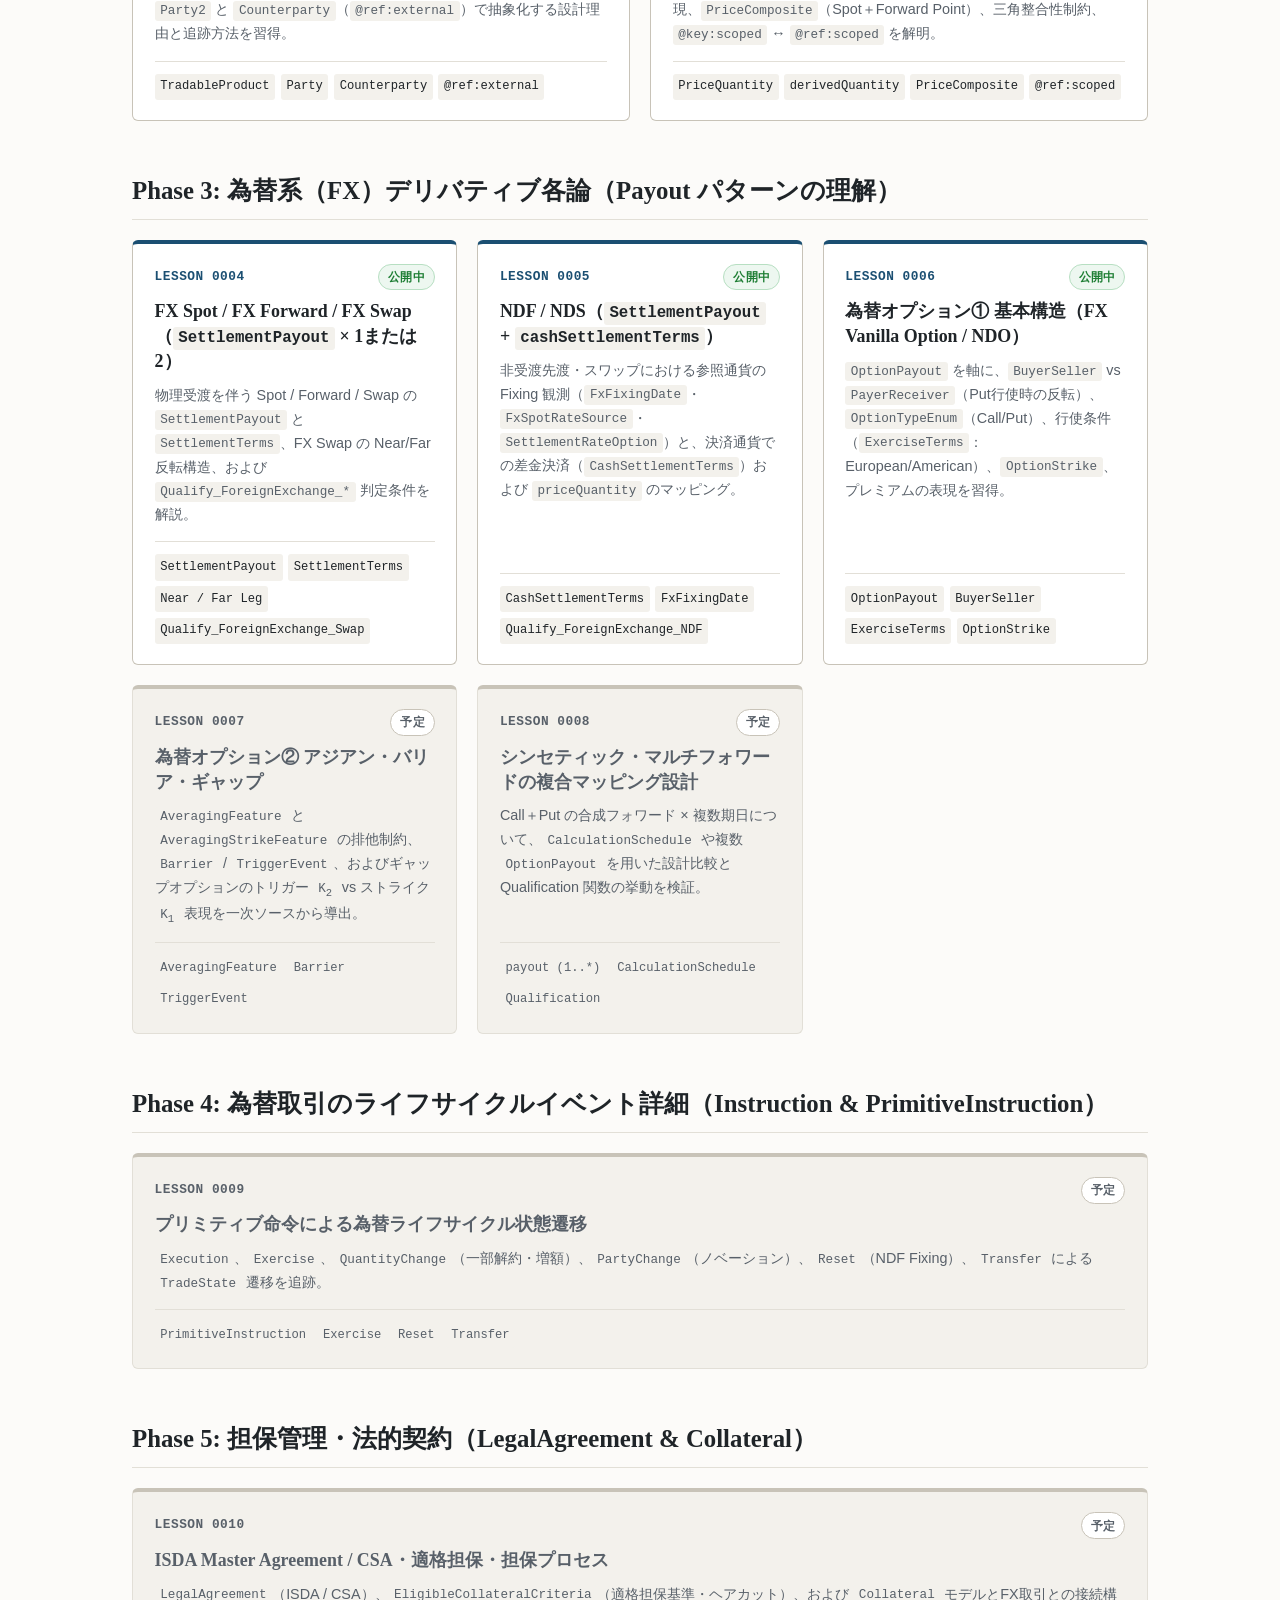
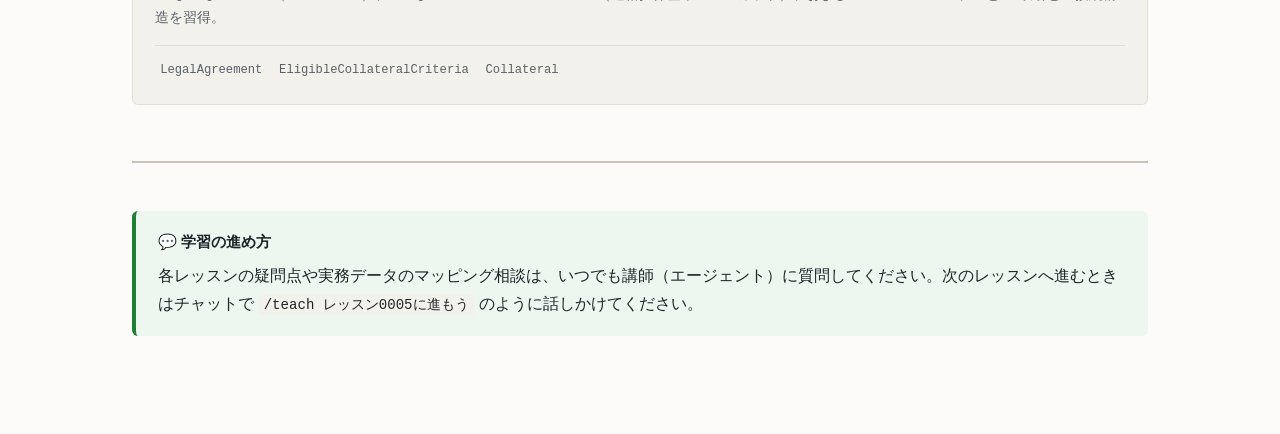
==== commit 5fe22884: "レッスン6を追加、誇張表現を削除" ====
--- a/lessons/index.html
+++ b/lessons/index.html
@@ -1,5 +1,6 @@
 <!DOCTYPE html>
 <html lang="ja">
+
 <head>
   <meta charset="UTF-8" />
   <meta name="viewport" content="width=device-width, initial-scale=1.0" />
@@ -9,12 +10,14 @@
     .phase-section {
       margin-top: 2.5rem;
     }
+
     .lesson-grid {
       display: grid;
       grid-template-columns: repeat(auto-fit, minmax(300px, 1fr));
       gap: 1.25rem;
       margin: 1.25rem 0 2rem;
     }
+
     .lesson-card {
       display: flex;
       flex-direction: column;
@@ -28,18 +31,21 @@
       color: var(--text-main);
       transition: transform 0.15s ease, box-shadow 0.15s ease, border-color 0.15s ease;
     }
+
     a.lesson-card:hover {
       transform: translateY(-2px);
       box-shadow: 0 4px 12px rgba(27, 79, 114, 0.1);
       border-color: var(--accent-secondary);
       border-top-color: var(--accent-secondary);
     }
+
     .lesson-card.upcoming {
       background: var(--bg-subtle);
       border-color: var(--border-light);
       border-top-color: var(--border-strong);
       color: var(--text-muted);
     }
+
     .card-header-row {
       display: flex;
       justify-content: space-between;
@@ -47,6 +53,7 @@
       gap: 0.5rem;
       margin-bottom: 0.55rem;
     }
+
     .card-num {
       font-family: var(--font-mono);
       font-size: 0.8rem;
@@ -54,9 +61,11 @@
       color: var(--accent-primary);
       letter-spacing: 0.04em;
     }
+
     .lesson-card.upcoming .card-num {
       color: var(--text-muted);
     }
+
     .status-pill {
       font-size: 0.72rem;
       font-weight: 700;
@@ -64,16 +73,19 @@
       border-radius: 999px;
       letter-spacing: 0.03em;
     }
+
     .status-pill.ready {
       background: var(--bg-success-soft);
       color: var(--accent-success);
       border: 1px solid #b7dfc2;
     }
+
     .status-pill.planned {
       background: var(--bg-card);
       color: var(--text-muted);
       border: 1px solid var(--border-strong);
     }
+
     .card-title {
       font-family: var(--font-serif);
       font-size: 1.12rem;
@@ -82,15 +94,18 @@
       margin: 0 0 0.6rem;
       color: var(--text-main);
     }
+
     .lesson-card.upcoming .card-title {
       color: var(--text-muted);
     }
+
     .card-desc {
       font-size: 0.9rem;
       line-height: 1.65;
       margin: 0 0 0.9rem;
       color: var(--text-muted);
     }
+
     .card-tags {
       display: flex;
       flex-wrap: wrap;
@@ -99,11 +114,13 @@
       padding-top: 0.75rem;
       border-top: 1px solid var(--border-light);
     }
+
     .card-tags code {
       font-size: 0.76rem;
     }
   </style>
 </head>
+
 <body>
   <div class="page-wrapper">
     <nav class="workspace-nav">
@@ -115,6 +132,7 @@
         <a href="./0003-pricequantity-fx-rate-and-scoped-references.html">Lesson 0003</a>
         <a href="./0004-fx-spot-forward-swap-settlementpayout.html">Lesson 0004</a>
         <a href="./0005-ndf-nds-cashsettlementterms-fixing.html">Lesson 0005</a>
+        <a href="./0006-fx-vanilla-option-ndo-optionpayout.html">Lesson 0006</a>
         <a href="../reference/rosetta-reading-guide.html">Reference: .rosetta 読解ガイド</a>
         <a href="../reference/glossary.html">Reference: 用語集 (Glossary)</a>
       </div>
@@ -131,7 +149,9 @@
     <div class="callout callout-mission">
       <div class="callout-title">🎯 学習方針と一次ソース厳守ルール</div>
       <p style="margin-bottom: 0;">
-        すべてのレッスンは <strong>トップダウン順序</strong>（イベント／ワークフローの鳥瞰 → 取引と価格数量 → 為替各論 → ライフサイクル命令 → 法的契約・担保）で構成され、解説・演習はすべて <code>common-domain-model/rosetta-source/src/main/rosetta/*.rosetta</code> および検証済みテストデータ <code>src/main/resources/</code> を絶対的な一次ソースとして裏付けています。
+        すべてのレッスンは <strong>トップダウン順序</strong>（イベント／ワークフローの鳥瞰 → 取引と価格数量 → 為替各論 → ライフサイクル命令 → 法的契約・担保）で構成され、解説・演習はすべて
+        <code>common-domain-model/rosetta-source/src/main/rosetta/*.rosetta</code> および検証済みテストデータ
+        <code>src/main/resources/</code> を絶対的な一次ソースとして裏付けています。
       </p>
     </div>
 
@@ -147,7 +167,8 @@
             </div>
             <h3 class="card-title">Rune DSL（<code>.rosetta</code>）読解チートシート</h3>
             <p class="card-desc">
-              <code>type</code> / <code>choice</code> / <code>enum</code> / カーディナリティ / <code>condition</code> / <code>[metadata key|reference|location|address]</code> の最小文法とJSON対応をまとめたリファレンス。
+              <code>type</code> / <code>choice</code> / <code>enum</code> / カーディナリティ / <code>condition</code> /
+              <code>[metadata key|reference|location|address]</code> の最小文法とJSON対応をまとめたリファレンス。
             </p>
           </div>
           <div class="card-tags">
@@ -191,7 +212,9 @@
             </div>
             <h3 class="card-title">為替取引で掴むCDMの全体鳥瞰図と <code>.rosetta</code> 読解の基礎</h3>
             <p class="card-desc">
-              FX Forward 1件の約定〜状態保持を題材に、CDMの6階層（<code>WorkflowStep</code> → <code>BusinessEvent</code> → <code>Instruction</code> → <code>TradeState</code> → <code>Trade</code> → <code>Product</code>）の役割分担と <code>.rosetta</code> 構文の基礎を習得。
+              FX Forward 1件の約定〜状態保持を題材に、CDMの6階層（<code>WorkflowStep</code> → <code>BusinessEvent</code> →
+              <code>Instruction</code> → <code>TradeState</code> → <code>Trade</code> → <code>Product</code>）の役割分担と
+              <code>.rosetta</code> 構文の基礎を習得。
             </p>
           </div>
           <div class="card-tags">
@@ -214,9 +237,11 @@
               <span class="card-num">LESSON 0002</span>
               <span class="status-pill ready">公開中</span>
             </div>
-            <h3 class="card-title"><code>Trade</code> / <code>TradableProduct</code> / <code>TradeLot</code> と当事者抽象化メカニズム</h3>
-            <p class="card-desc">
-              具体的な銀行名（LEI）を <code>Product</code> 内に直書きせず、<code>Party1</code> / <code>Party2</code> と <code>Counterparty</code>（<code>@ref:external</code>）で抽象化する設計理由と追跡方法を習得。
+            <h3 class="card-title"><code>Trade</code> / <code>TradableProduct</code> / <code>TradeLot</code>
+              と当事者抽象化メカニズム</h3>
+            <p class="card-desc">
+              具体的な銀行名（LEI）を <code>Product</code> 内に直書きせず、<code>Party1</code> / <code>Party2</code> と
+              <code>Counterparty</code>（<code>@ref:external</code>）で抽象化する設計理由と追跡方法を習得。
             </p>
           </div>
           <div class="card-tags">
@@ -235,7 +260,9 @@
             </div>
             <h3 class="card-title">為替の2通貨数量とレートを結ぶ <code>PriceQuantity</code>・<code>Observable</code>・スコープ参照</h3>
             <p class="card-desc">
-              単数（<code>0..1</code>）の <code>quantity</code> と <code>derivedQuantity</code> による2通貨表現、<code>PriceComposite</code>（Spot＋Forward Point）、三角整合性制約、<code>@key:scoped</code> ↔ <code>@ref:scoped</code> を解明。
+              単数（<code>0..1</code>）の <code>quantity</code> と <code>derivedQuantity</code>
+              による2通貨表現、<code>PriceComposite</code>（Spot＋Forward Point）、三角整合性制約、<code>@key:scoped</code> ↔
+              <code>@ref:scoped</code> を解明。
             </p>
           </div>
           <div class="card-tags">
@@ -250,7 +277,7 @@
 
     <!-- Phase 3 -->
     <section class="phase-section">
-      <h2>Phase 3: 為替系（FX）デリバティブ各論（Payout パターンの完全理解）</h2>
+      <h2>Phase 3: 為替系（FX）デリバティブ各論（Payout パターンの理解）</h2>
       <div class="lesson-grid">
         <a class="lesson-card" href="./0004-fx-spot-forward-swap-settlementpayout.html">
           <div>
@@ -260,7 +287,8 @@
             </div>
             <h3 class="card-title">FX Spot / FX Forward / FX Swap（<code>SettlementPayout</code> × 1または2）</h3>
             <p class="card-desc">
-              物理受渡を伴う Spot / Forward / Swap の <code>SettlementPayout</code> と <code>SettlementTerms</code>、FX Swap の Near/Far 反転構造、および <code>Qualify_ForeignExchange_*</code> 判定条件を解説。
+              物理受渡を伴う Spot / Forward / Swap の <code>SettlementPayout</code> と <code>SettlementTerms</code>、FX Swap の
+              Near/Far 反転構造、および <code>Qualify_ForeignExchange_*</code> 判定条件を解説。
             </p>
           </div>
           <div class="card-tags">
@@ -279,7 +307,9 @@
             </div>
             <h3 class="card-title">NDF / NDS（<code>SettlementPayout</code> + <code>cashSettlementTerms</code>）</h3>
             <p class="card-desc">
-              非受渡先渡・スワップにおける参照通貨の Fixing 観測（<code>FxFixingDate</code>・<code>FxSpotRateSource</code>・<code>SettlementRateOption</code>）と、決済通貨での差金決済（<code>CashSettlementTerms</code>）および <code>priceQuantity</code> のマッピング。
+              非受渡先渡・スワップにおける参照通貨の Fixing
+              観測（<code>FxFixingDate</code>・<code>FxSpotRateSource</code>・<code>SettlementRateOption</code>）と、決済通貨での差金決済（<code>CashSettlementTerms</code>）および
+              <code>priceQuantity</code> のマッピング。
             </p>
           </div>
           <div class="card-tags">
@@ -289,15 +319,16 @@
           </div>
         </a>
 
-        <div class="lesson-card upcoming">
+        <a class="lesson-card" href="./0006-fx-vanilla-option-ndo-optionpayout.html">
           <div>
             <div class="card-header-row">
               <span class="card-num">LESSON 0006</span>
-              <span class="status-pill planned">予定</span>
+              <span class="status-pill ready">公開中</span>
             </div>
             <h3 class="card-title">為替オプション① 基本構造（FX Vanilla Option / NDO）</h3>
             <p class="card-desc">
-              <code>OptionPayout</code> を軸に、<code>BuyerSeller</code>、<code>OptionTypeEnum</code>（Call/Put）、行使条件（<code>ExerciseTerms</code>：European/American）、<code>OptionStrike</code>、プレミアムの表現を習得。
+              <code>OptionPayout</code> を軸に、<code>BuyerSeller</code> vs
+              <code>PayerReceiver</code>（Put行使時の反転）、<code>OptionTypeEnum</code>（Call/Put）、行使条件（<code>ExerciseTerms</code>：European/American）、<code>OptionStrike</code>、プレミアムの表現を習得。
             </p>
           </div>
           <div class="card-tags">
@@ -306,7 +337,7 @@
             <code>ExerciseTerms</code>
             <code>OptionStrike</code>
           </div>
-        </div>
+        </a>
 
         <div class="lesson-card upcoming">
           <div>
@@ -316,7 +347,9 @@
             </div>
             <h3 class="card-title">為替オプション② アジアン・バリア・ギャップ</h3>
             <p class="card-desc">
-              <code>AveragingFeature</code> と <code>AveragingStrikeFeature</code> の排他制約、<code>Barrier</code> / <code>TriggerEvent</code>、およびギャップオプションのトリガー <code>K<sub>2</sub></code> vs ストライク <code>K<sub>1</sub></code> 表現を一次ソースから導出。
+              <code>AveragingFeature</code> と <code>AveragingStrikeFeature</code> の排他制約、<code>Barrier</code> /
+              <code>TriggerEvent</code>、およびギャップオプションのトリガー <code>K<sub>2</sub></code> vs ストライク <code>K<sub>1</sub></code>
+              表現を一次ソースから導出。
             </p>
           </div>
           <div class="card-tags">
@@ -334,7 +367,8 @@
             </div>
             <h3 class="card-title">シンセティック・マルチフォワードの複合マッピング設計</h3>
             <p class="card-desc">
-              Call＋Put の合成フォワード × 複数期日について、<code>CalculationSchedule</code> や複数 <code>OptionPayout</code> を用いた設計比較と Qualification 関数の挙動を検証。
+              Call＋Put の合成フォワード × 複数期日について、<code>CalculationSchedule</code> や複数 <code>OptionPayout</code> を用いた設計比較と
+              Qualification 関数の挙動を検証。
             </p>
           </div>
           <div class="card-tags">
@@ -358,7 +392,8 @@
             </div>
             <h3 class="card-title">プリミティブ命令による為替ライフサイクル状態遷移</h3>
             <p class="card-desc">
-              <code>Execution</code>、<code>Exercise</code>、<code>QuantityChange</code>（一部解約・増額）、<code>PartyChange</code>（ノベーション）、<code>Reset</code>（NDF Fixing）、<code>Transfer</code> による <code>TradeState</code> 遷移を追跡。
+              <code>Execution</code>、<code>Exercise</code>、<code>QuantityChange</code>（一部解約・増額）、<code>PartyChange</code>（ノベーション）、<code>Reset</code>（NDF
+              Fixing）、<code>Transfer</code> による <code>TradeState</code> 遷移を追跡。
             </p>
           </div>
           <div class="card-tags">
@@ -383,7 +418,8 @@
             </div>
             <h3 class="card-title">ISDA Master Agreement / CSA・適格担保・担保プロセス</h3>
             <p class="card-desc">
-              <code>LegalAgreement</code>（ISDA / CSA）、<code>EligibleCollateralCriteria</code>（適格担保基準・ヘアカット）、および <code>Collateral</code> モデルとFX取引との接続構造を習得。
+              <code>LegalAgreement</code>（ISDA / CSA）、<code>EligibleCollateralCriteria</code>（適格担保基準・ヘアカット）、および
+              <code>Collateral</code> モデルとFX取引との接続構造を習得。
             </p>
           </div>
           <div class="card-tags">
@@ -399,10 +435,12 @@
       <div class="callout callout-mission">
         <div class="callout-title">💬 学習の進め方</div>
         <p style="margin-bottom: 0;">
-          各レッスンの疑問点や実務データのマッピング相談は、いつでも講師（エージェント）に質問してください。次のレッスンへ進むときはチャットで <code>/teach レッスン0005に進もう</code> のように話しかけてください。
+          各レッスンの疑問点や実務データのマッピング相談は、いつでも講師（エージェント）に質問してください。次のレッスンへ進むときはチャットで <code>/teach レッスン0005に進もう</code>
+          のように話しかけてください。
         </p>
       </div>
     </footer>
   </div>
 </body>
-</html>
+
+</html>
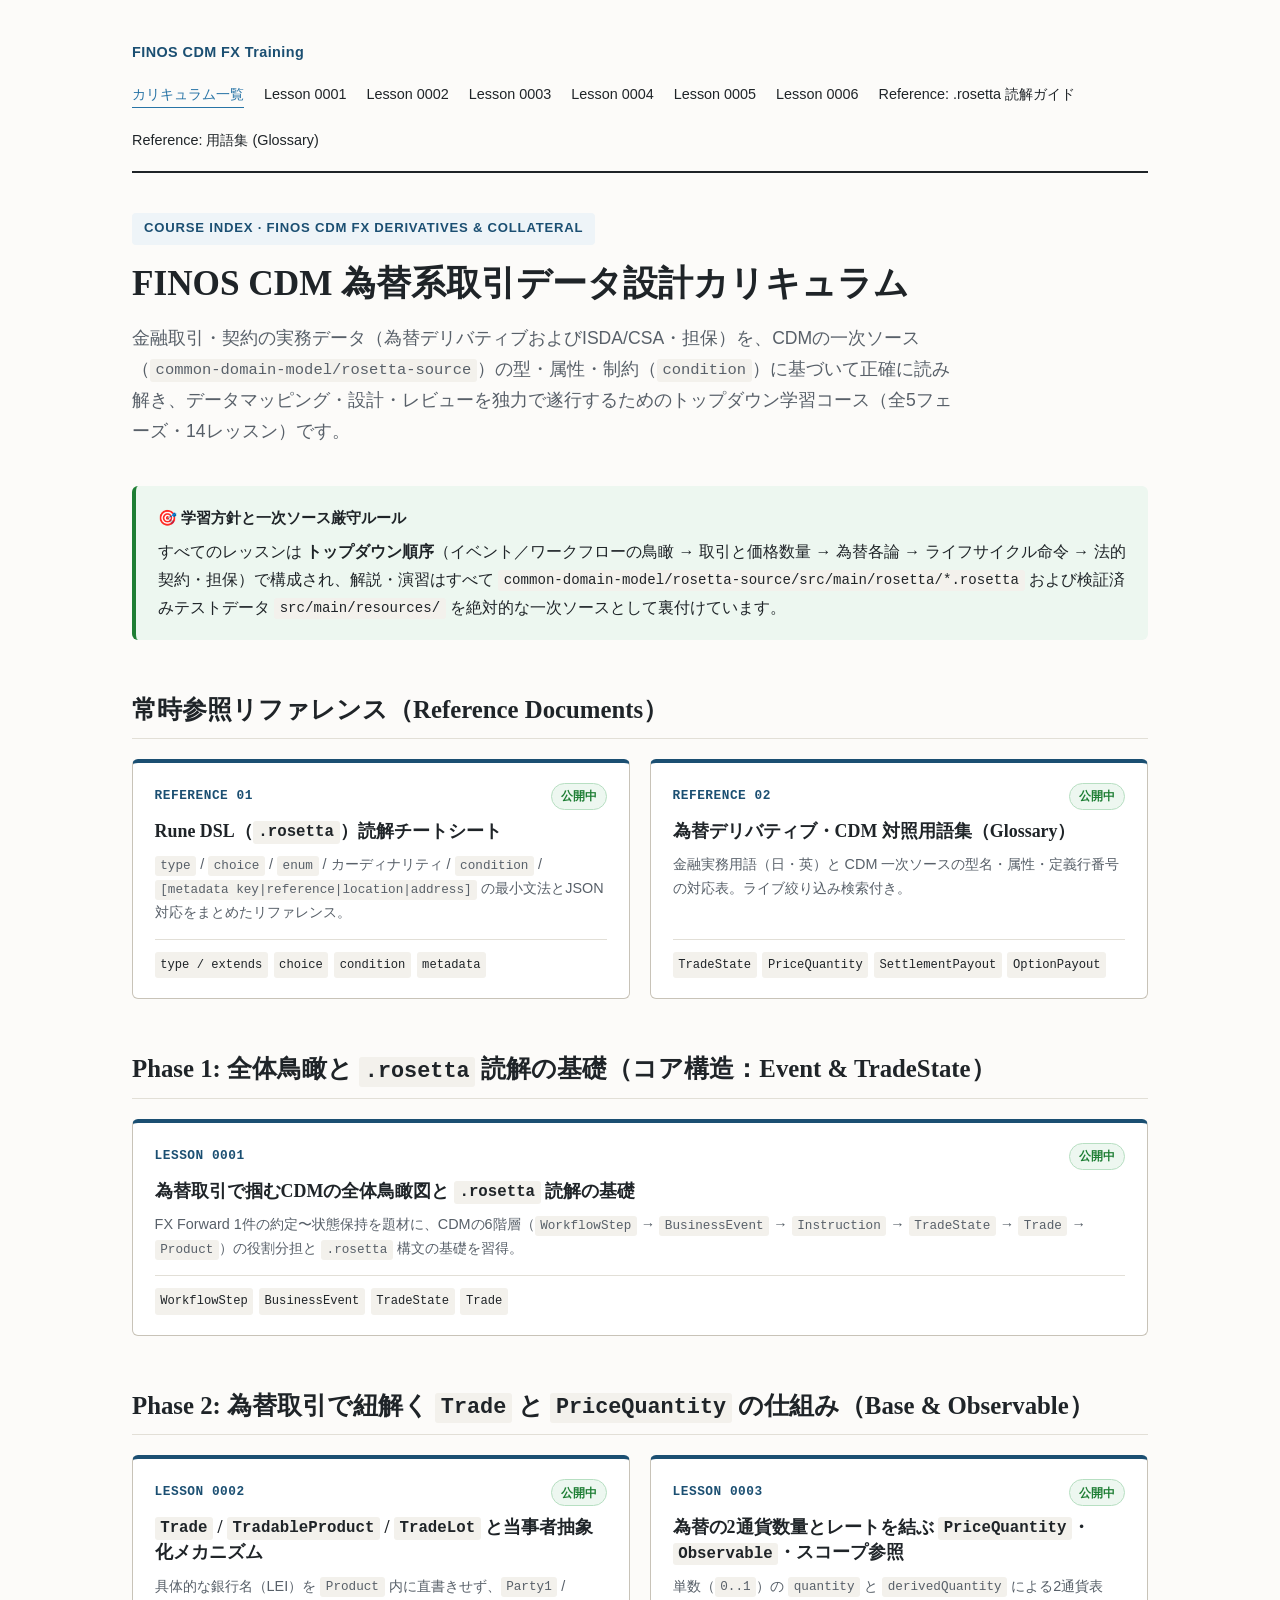
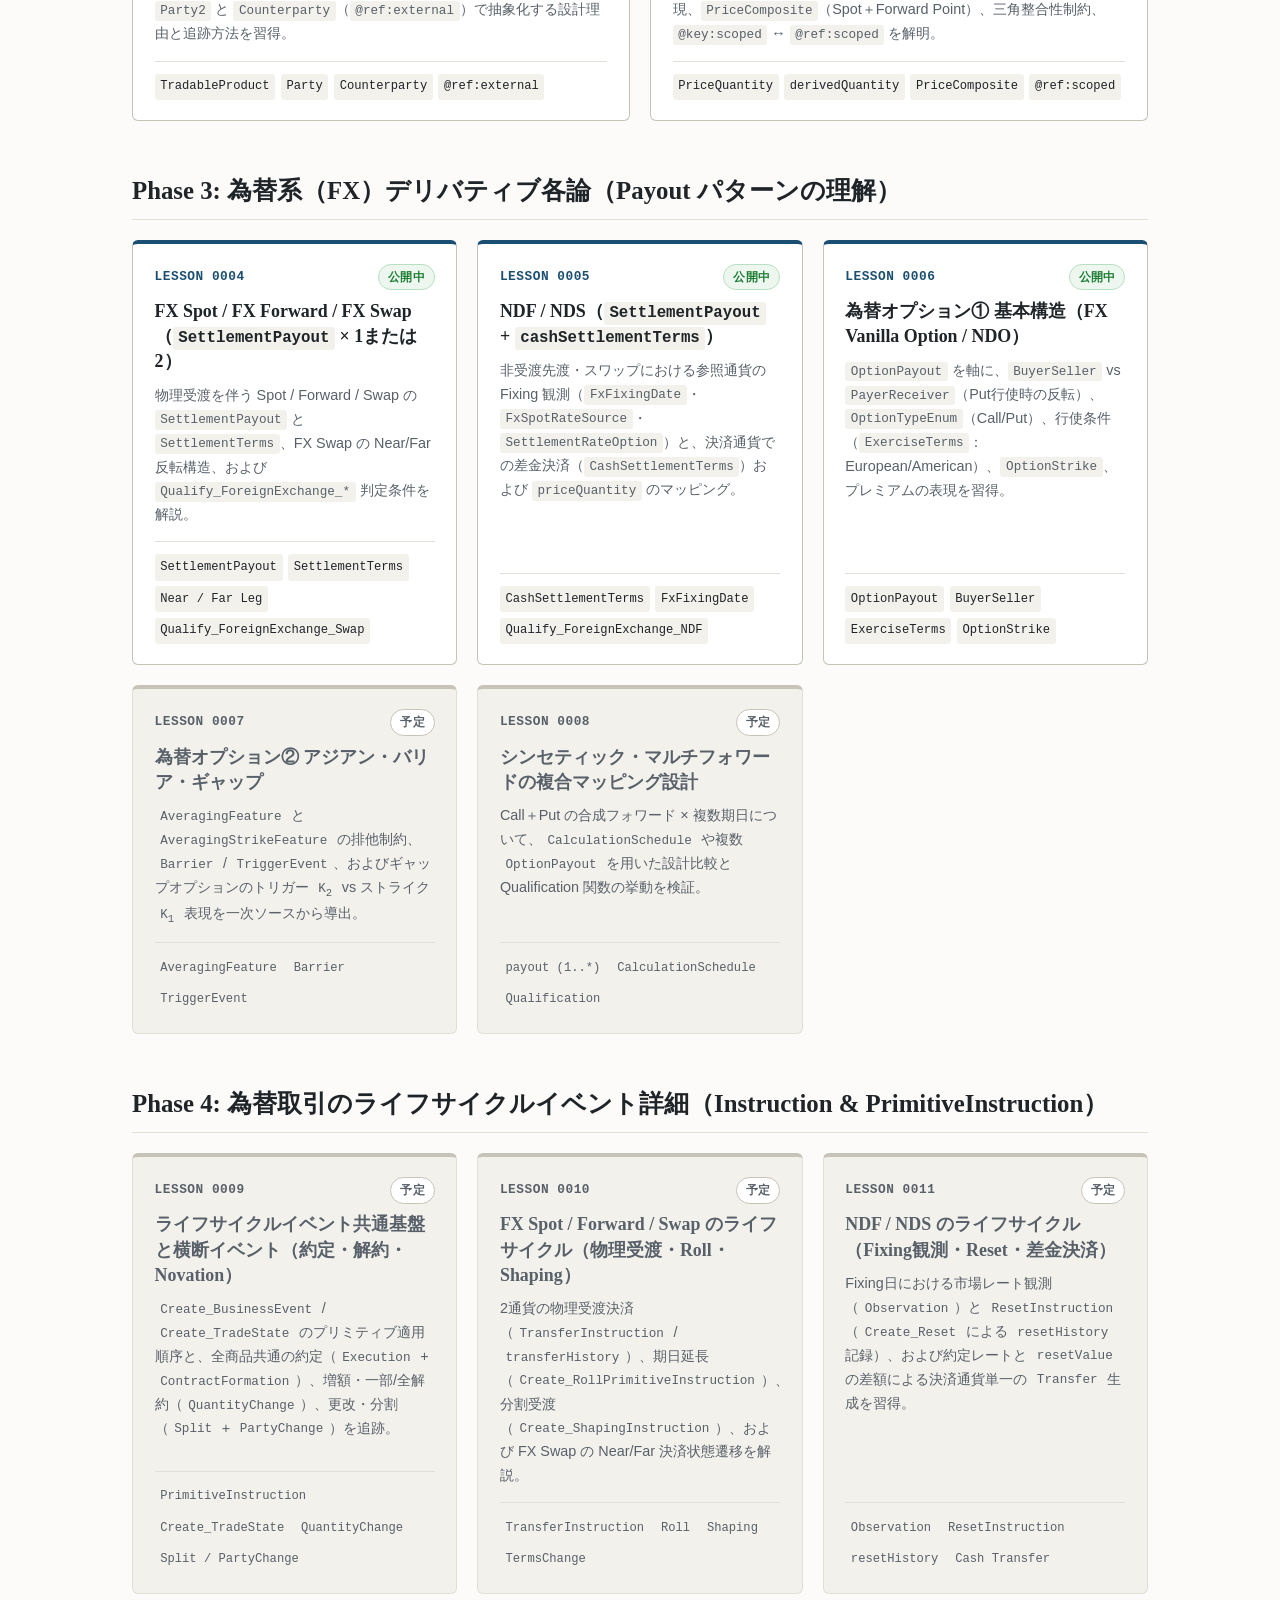
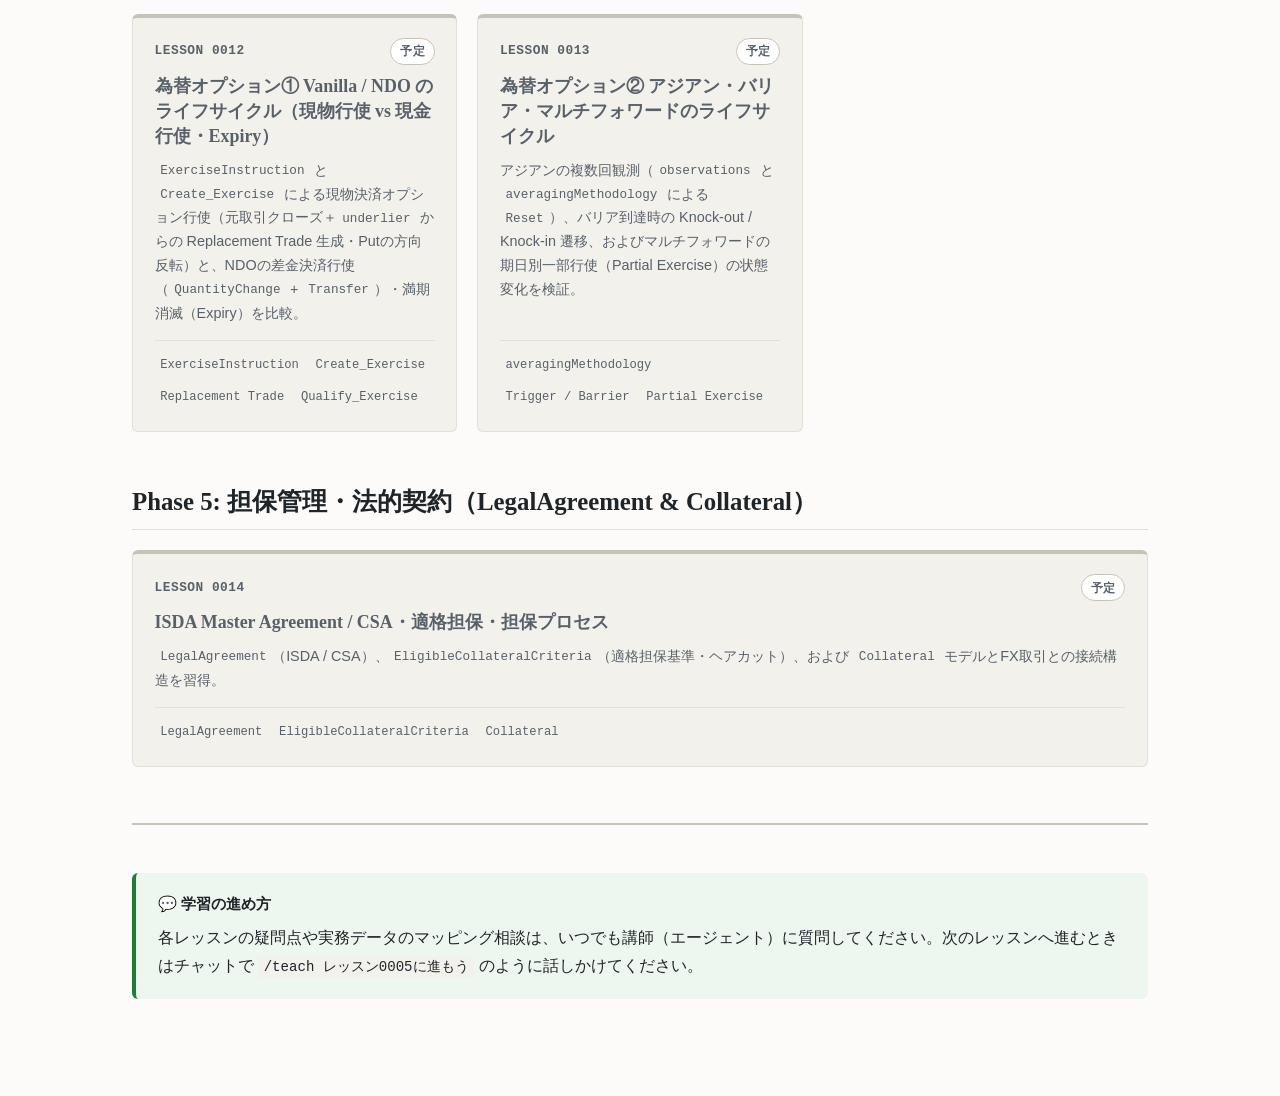
==== commit 91fee2df: "Phase 4の計画変更" ====
--- a/lessons/index.html
+++ b/lessons/index.html
@@ -140,9 +140,9 @@
 
     <header class="lesson-header">
       <div class="lesson-meta">Course Index · FINOS CDM FX Derivatives &amp; Collateral</div>
-      <h1>FINOS CDM 為替系取引・担保データ設計カリキュラム</h1>
+      <h1>FINOS CDM 為替系取引データ設計カリキュラム</h1>
       <p class="lesson-subtitle">
-        金融取引・契約の実務データ（為替デリバティブおよびISDA/CSA・担保）を、CDMの一次ソース（<code>common-domain-model/rosetta-source</code>）の型・属性・制約（<code>condition</code>）に基づいて正確に読み解き、データマッピング・設計・レビューを独力で遂行するためのトップダウン学習コース（全5フェーズ・10レッスン）です。
+        金融取引・契約の実務データ（為替デリバティブおよびISDA/CSA・担保）を、CDMの一次ソース（<code>common-domain-model/rosetta-source</code>）の型・属性・制約（<code>condition</code>）に基づいて正確に読み解き、データマッピング・設計・レビューを独力で遂行するためのトップダウン学習コース（全5フェーズ・14レッスン）です。
       </p>
     </header>
 
@@ -390,17 +390,100 @@
               <span class="card-num">LESSON 0009</span>
               <span class="status-pill planned">予定</span>
             </div>
-            <h3 class="card-title">プリミティブ命令による為替ライフサイクル状態遷移</h3>
-            <p class="card-desc">
-              <code>Execution</code>、<code>Exercise</code>、<code>QuantityChange</code>（一部解約・増額）、<code>PartyChange</code>（ノベーション）、<code>Reset</code>（NDF
-              Fixing）、<code>Transfer</code> による <code>TradeState</code> 遷移を追跡。
+            <h3 class="card-title">ライフサイクルイベント共通基盤と横断イベント（約定・解約・Novation）</h3>
+            <p class="card-desc">
+              <code>Create_BusinessEvent</code> / <code>Create_TradeState</code>
+              のプリミティブ適用順序と、全商品共通の約定（<code>Execution</code> +
+              <code>ContractFormation</code>）、増額・一部/全解約（<code>QuantityChange</code>）、更改・分割（<code>Split</code> +
+              <code>PartyChange</code>）を追跡。
             </p>
           </div>
           <div class="card-tags">
             <code>PrimitiveInstruction</code>
-            <code>Exercise</code>
-            <code>Reset</code>
-            <code>Transfer</code>
+            <code>Create_TradeState</code>
+            <code>QuantityChange</code>
+            <code>Split / PartyChange</code>
+          </div>
+        </div>
+
+        <div class="lesson-card upcoming">
+          <div>
+            <div class="card-header-row">
+              <span class="card-num">LESSON 0010</span>
+              <span class="status-pill planned">予定</span>
+            </div>
+            <h3 class="card-title">FX Spot / Forward / Swap のライフサイクル（物理受渡・Roll・Shaping）</h3>
+            <p class="card-desc">
+              2通貨の物理受渡決済（<code>TransferInstruction</code> /
+              <code>transferHistory</code>）、期日延長（<code>Create_RollPrimitiveInstruction</code>）、分割受渡（<code>Create_ShapingInstruction</code>）、および
+              FX Swap の Near/Far 決済状態遷移を解説。
+            </p>
+          </div>
+          <div class="card-tags">
+            <code>TransferInstruction</code>
+            <code>Roll</code>
+            <code>Shaping</code>
+            <code>TermsChange</code>
+          </div>
+        </div>
+
+        <div class="lesson-card upcoming">
+          <div>
+            <div class="card-header-row">
+              <span class="card-num">LESSON 0011</span>
+              <span class="status-pill planned">予定</span>
+            </div>
+            <h3 class="card-title">NDF / NDS のライフサイクル（Fixing観測・Reset・差金決済）</h3>
+            <p class="card-desc">
+              Fixing日における市場レート観測（<code>Observation</code>）と <code>ResetInstruction</code>（<code>Create_Reset</code> による
+              <code>resetHistory</code> 記録）、および約定レートと <code>resetValue</code> の差額による決済通貨単一の <code>Transfer</code> 生成を習得。
+            </p>
+          </div>
+          <div class="card-tags">
+            <code>Observation</code>
+            <code>ResetInstruction</code>
+            <code>resetHistory</code>
+            <code>Cash Transfer</code>
+          </div>
+        </div>
+
+        <div class="lesson-card upcoming">
+          <div>
+            <div class="card-header-row">
+              <span class="card-num">LESSON 0012</span>
+              <span class="status-pill planned">予定</span>
+            </div>
+            <h3 class="card-title">為替オプション① Vanilla / NDO のライフサイクル（現物行使 vs 現金行使・Expiry）</h3>
+            <p class="card-desc">
+              <code>ExerciseInstruction</code> と <code>Create_Exercise</code>
+              による現物決済オプション行使（元取引クローズ＋<code>underlier</code> からの Replacement Trade
+              生成・Putの方向反転）と、NDOの差金決済行使（<code>QuantityChange</code> + <code>Transfer</code>）・満期消滅（Expiry）を比較。
+            </p>
+          </div>
+          <div class="card-tags">
+            <code>ExerciseInstruction</code>
+            <code>Create_Exercise</code>
+            <code>Replacement Trade</code>
+            <code>Qualify_Exercise</code>
+          </div>
+        </div>
+
+        <div class="lesson-card upcoming">
+          <div>
+            <div class="card-header-row">
+              <span class="card-num">LESSON 0013</span>
+              <span class="status-pill planned">予定</span>
+            </div>
+            <h3 class="card-title">為替オプション② アジアン・バリア・マルチフォワードのライフサイクル</h3>
+            <p class="card-desc">
+              アジアンの複数回観測（<code>observations</code> と <code>averagingMethodology</code> による <code>Reset</code>）、バリア到達時の
+              Knock-out / Knock-in 遷移、およびマルチフォワードの期日別一部行使（Partial Exercise）の状態変化を検証。
+            </p>
+          </div>
+          <div class="card-tags">
+            <code>averagingMethodology</code>
+            <code>Trigger / Barrier</code>
+            <code>Partial Exercise</code>
           </div>
         </div>
       </div>
@@ -413,7 +496,7 @@
         <div class="lesson-card upcoming">
           <div>
             <div class="card-header-row">
-              <span class="card-num">LESSON 0010</span>
+              <span class="card-num">LESSON 0014</span>
               <span class="status-pill planned">予定</span>
             </div>
             <h3 class="card-title">ISDA Master Agreement / CSA・適格担保・担保プロセス</h3>
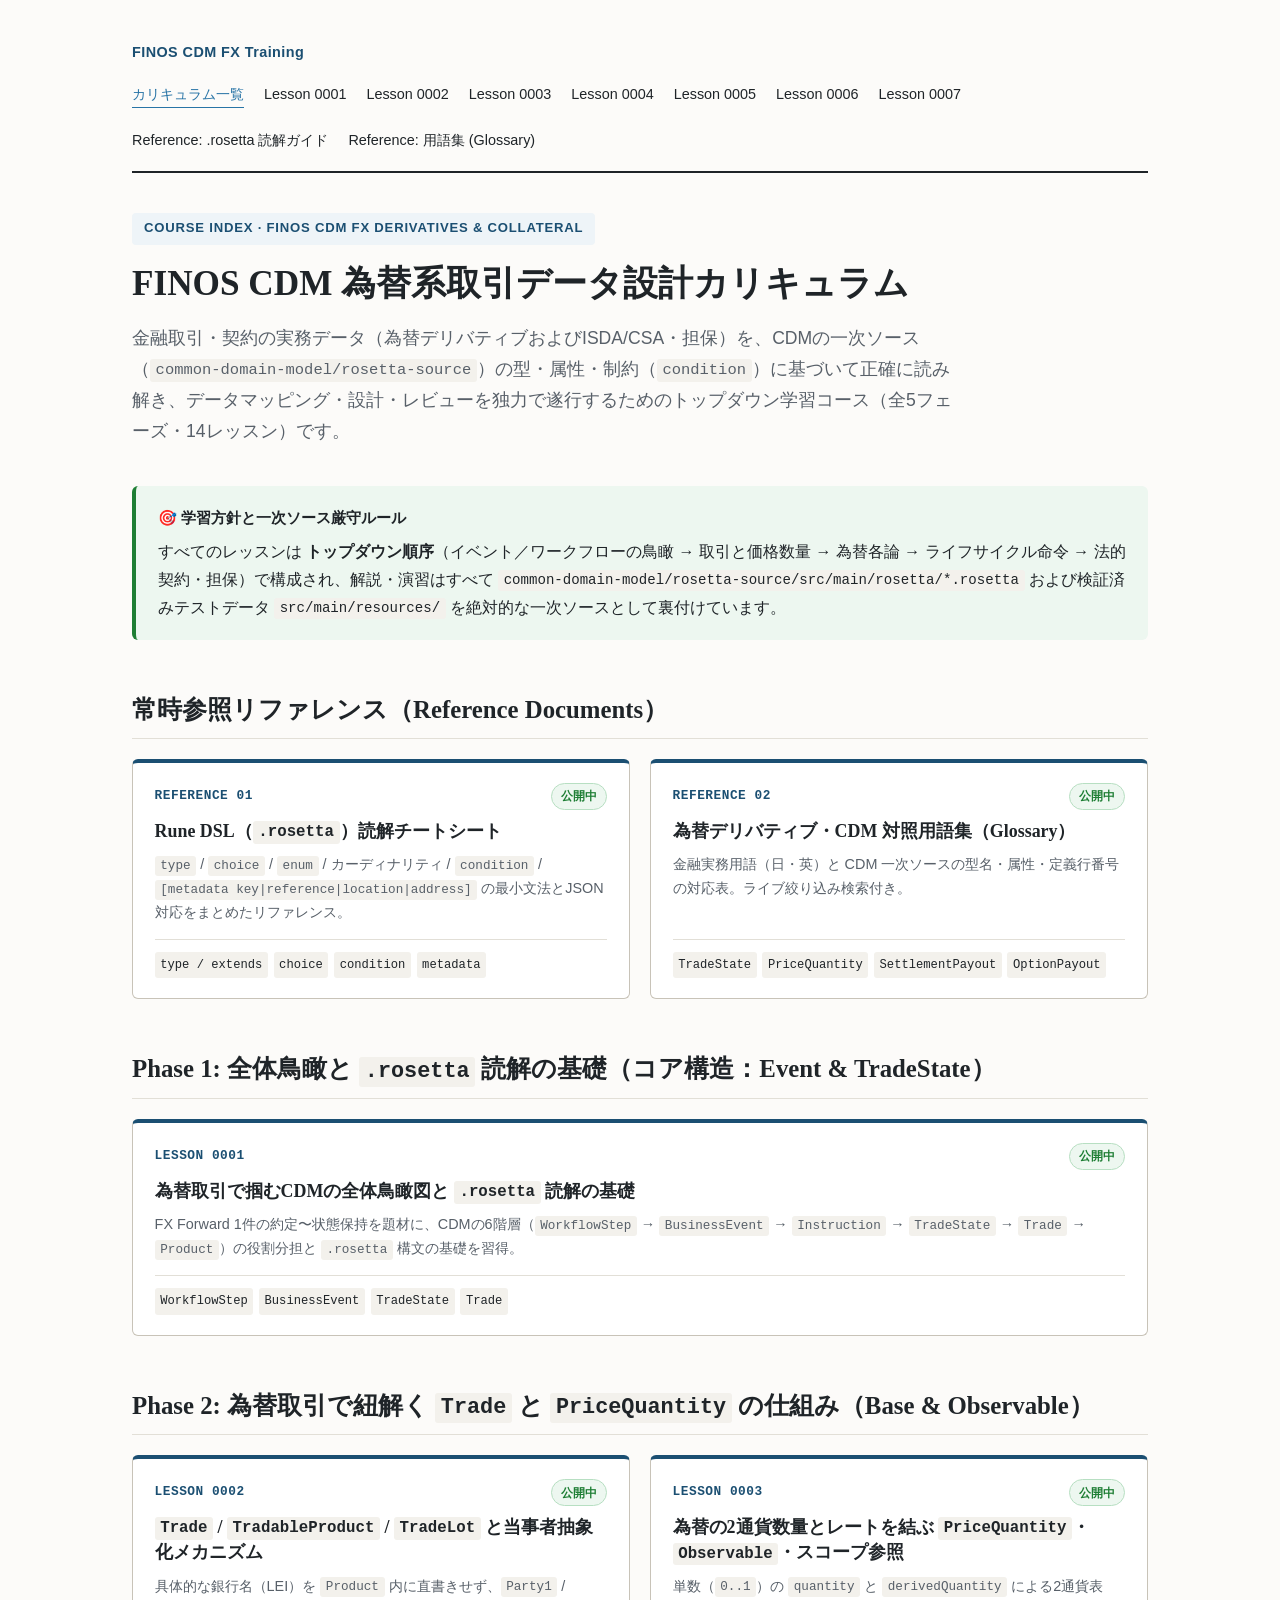
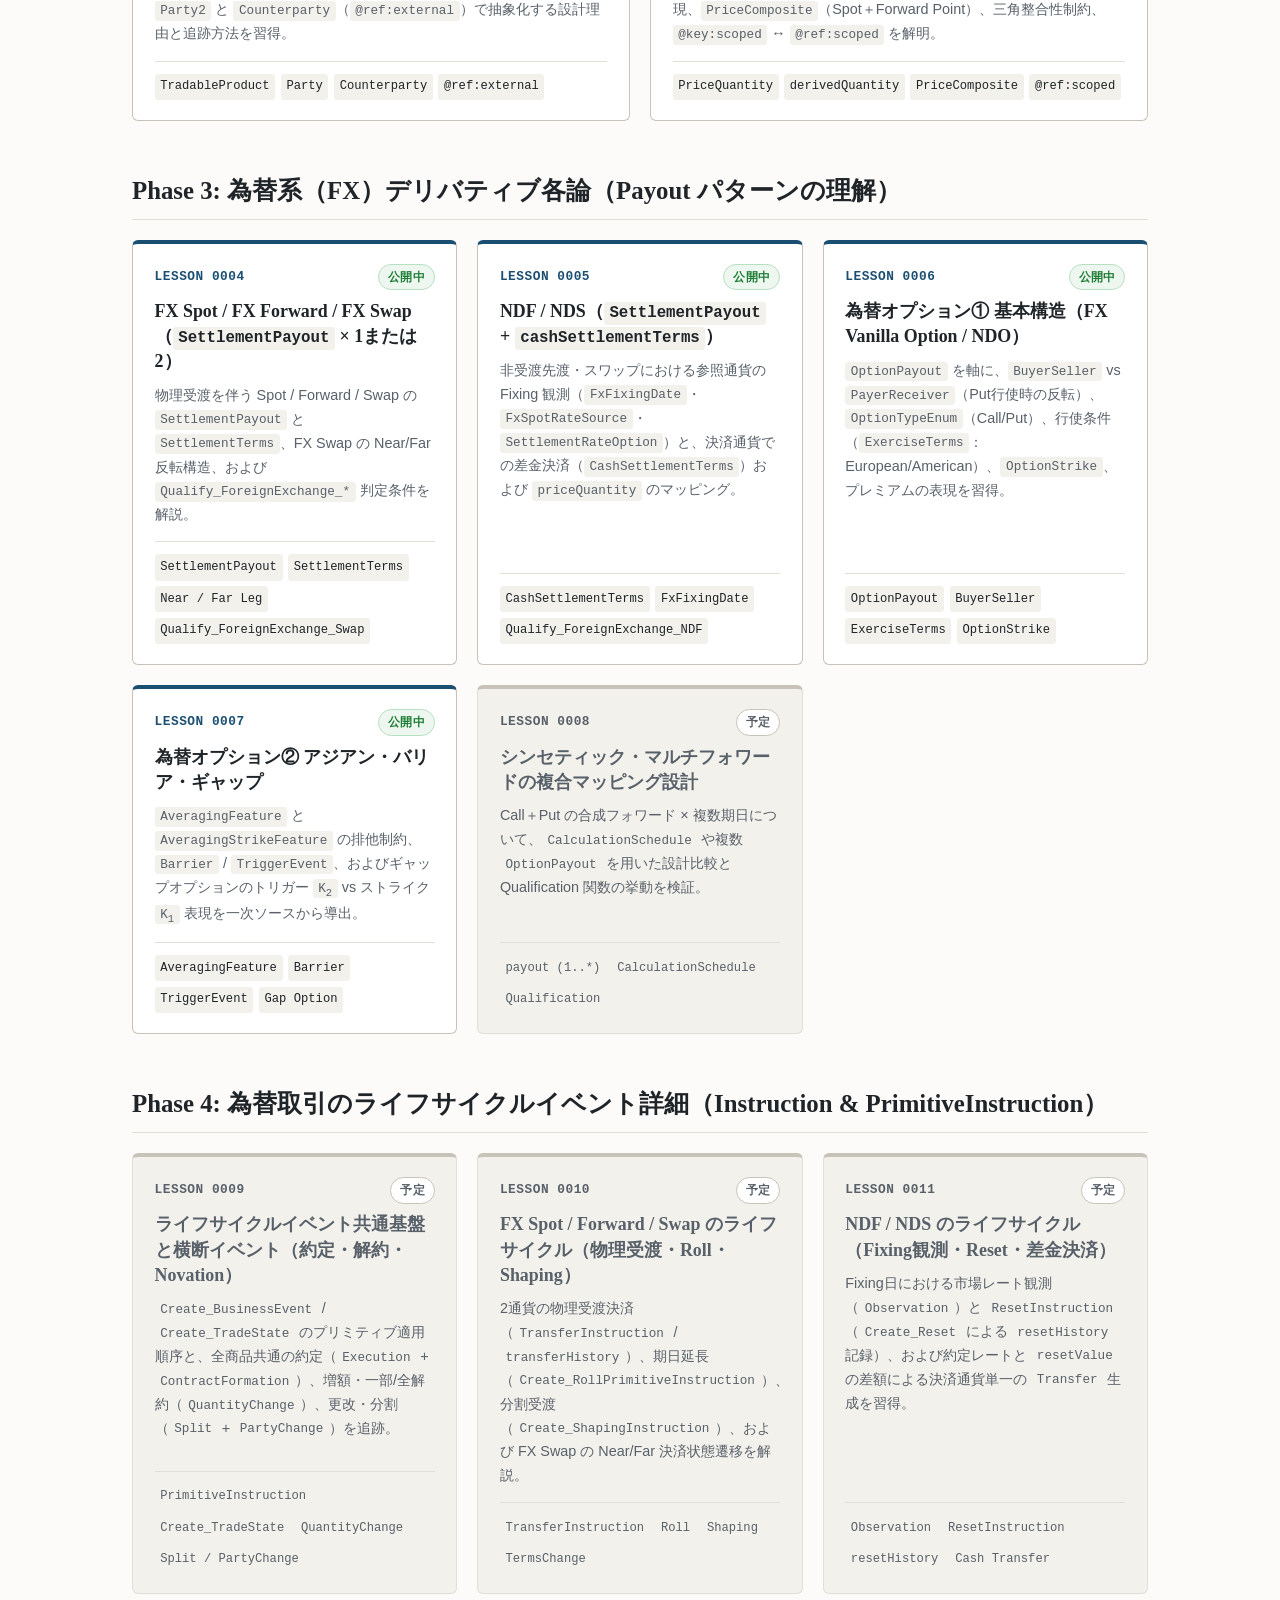
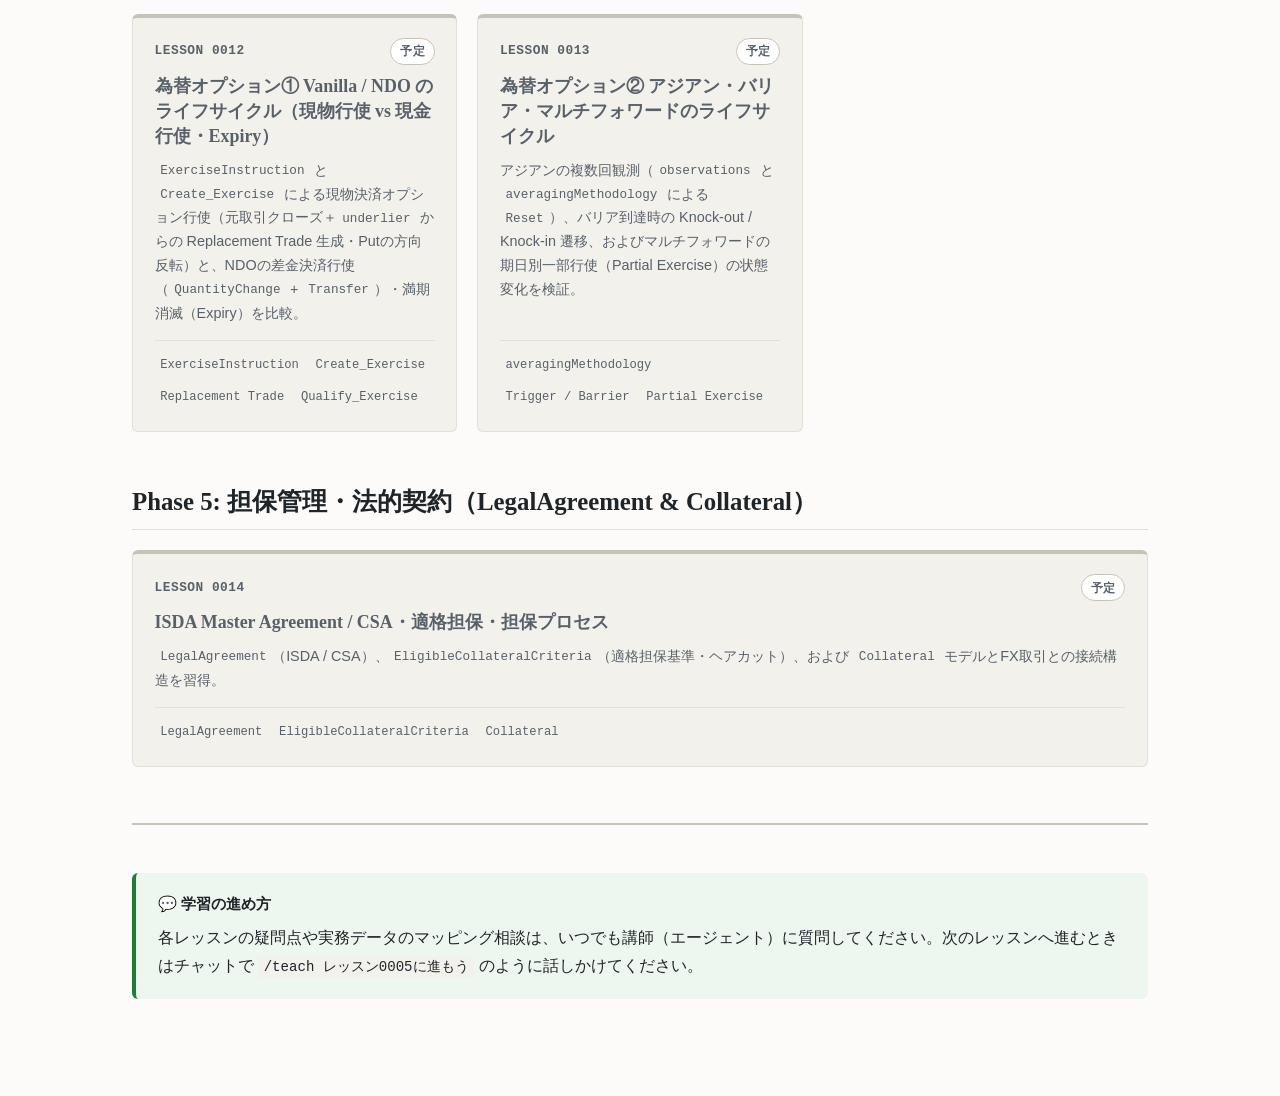
==== commit bc2e55f8: "レッスン7を追加" ====
--- a/lessons/index.html
+++ b/lessons/index.html
@@ -133,6 +133,7 @@
         <a href="./0004-fx-spot-forward-swap-settlementpayout.html">Lesson 0004</a>
         <a href="./0005-ndf-nds-cashsettlementterms-fixing.html">Lesson 0005</a>
         <a href="./0006-fx-vanilla-option-ndo-optionpayout.html">Lesson 0006</a>
+        <a href="./0007-fx-asian-barrier-gap-options.html">Lesson 0007</a>
         <a href="../reference/rosetta-reading-guide.html">Reference: .rosetta 読解ガイド</a>
         <a href="../reference/glossary.html">Reference: 用語集 (Glossary)</a>
       </div>
@@ -339,11 +340,11 @@
           </div>
         </a>
 
-        <div class="lesson-card upcoming">
+        <a class="lesson-card" href="./0007-fx-asian-barrier-gap-options.html">
           <div>
             <div class="card-header-row">
               <span class="card-num">LESSON 0007</span>
-              <span class="status-pill planned">予定</span>
+              <span class="status-pill ready">公開中</span>
             </div>
             <h3 class="card-title">為替オプション② アジアン・バリア・ギャップ</h3>
             <p class="card-desc">
@@ -356,8 +357,9 @@
             <code>AveragingFeature</code>
             <code>Barrier</code>
             <code>TriggerEvent</code>
-          </div>
-        </div>
+            <code>Gap Option</code>
+          </div>
+        </a>
 
         <div class="lesson-card upcoming">
           <div>
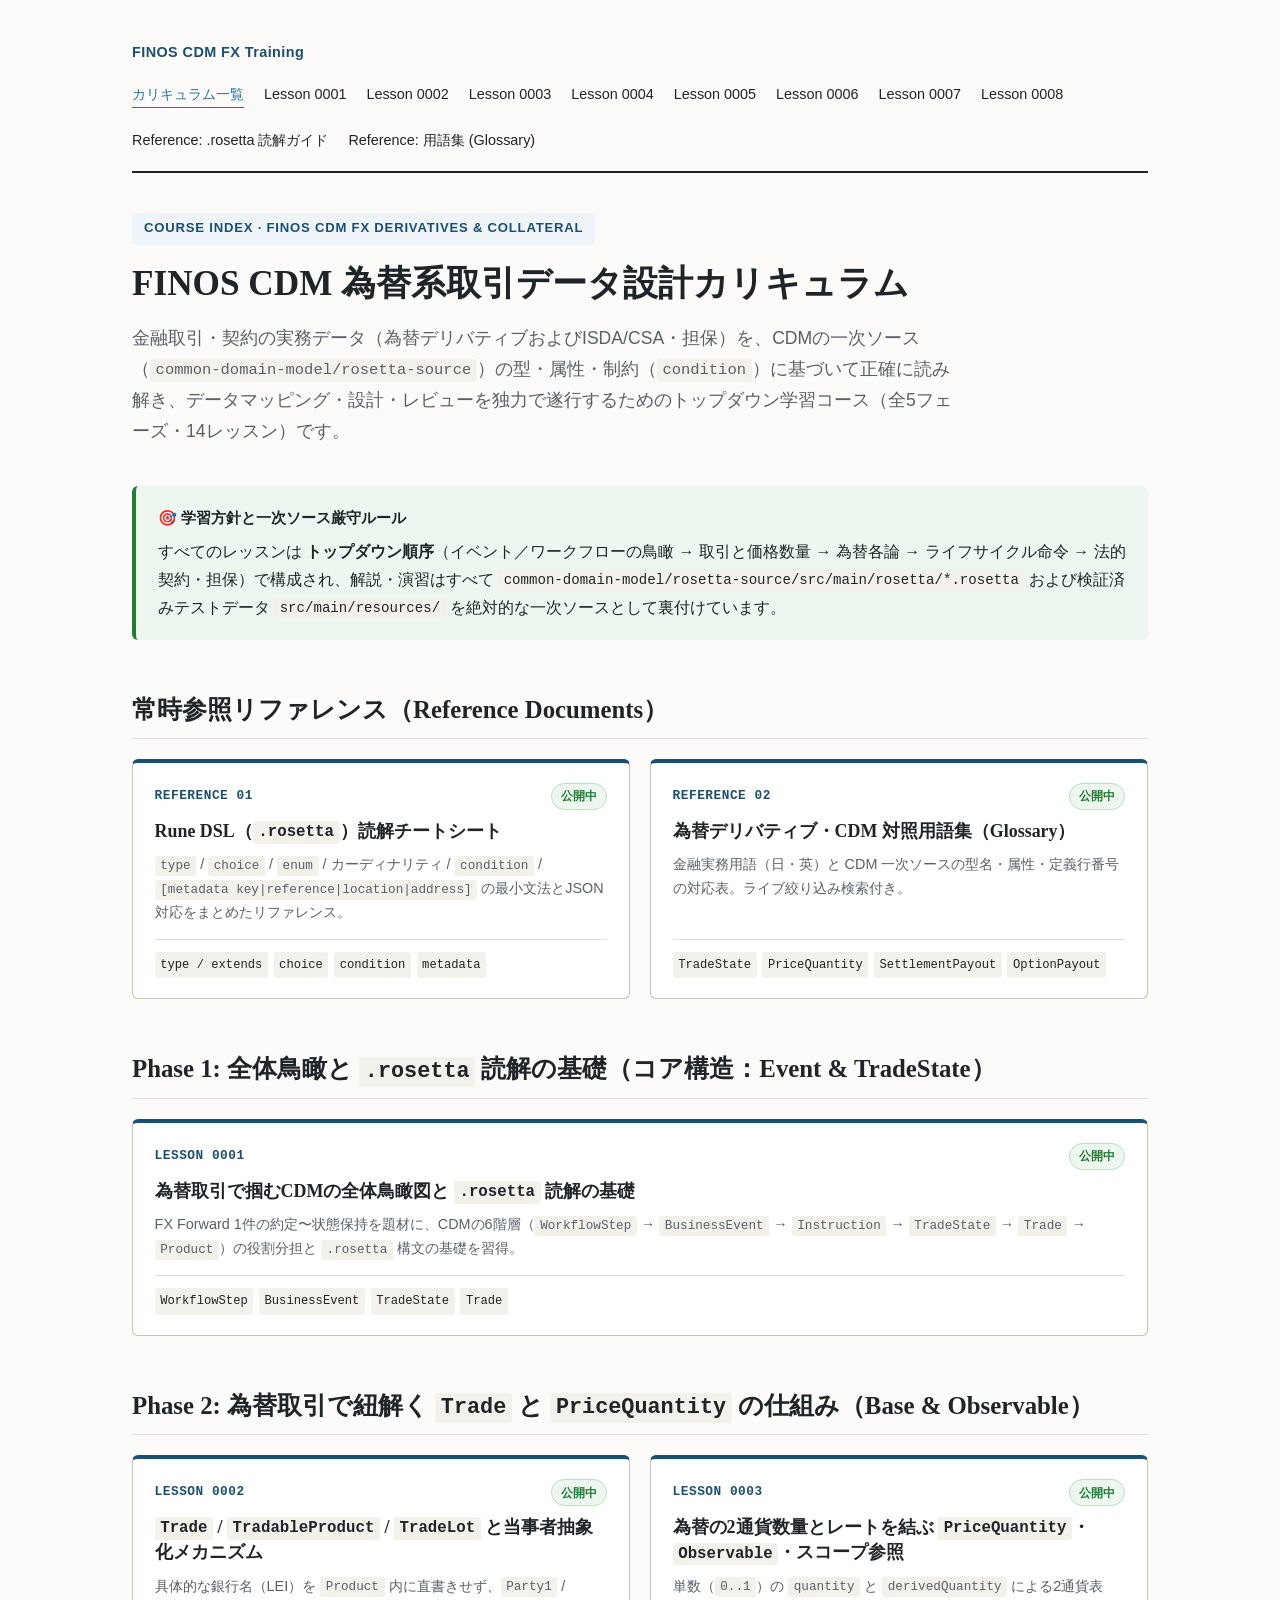
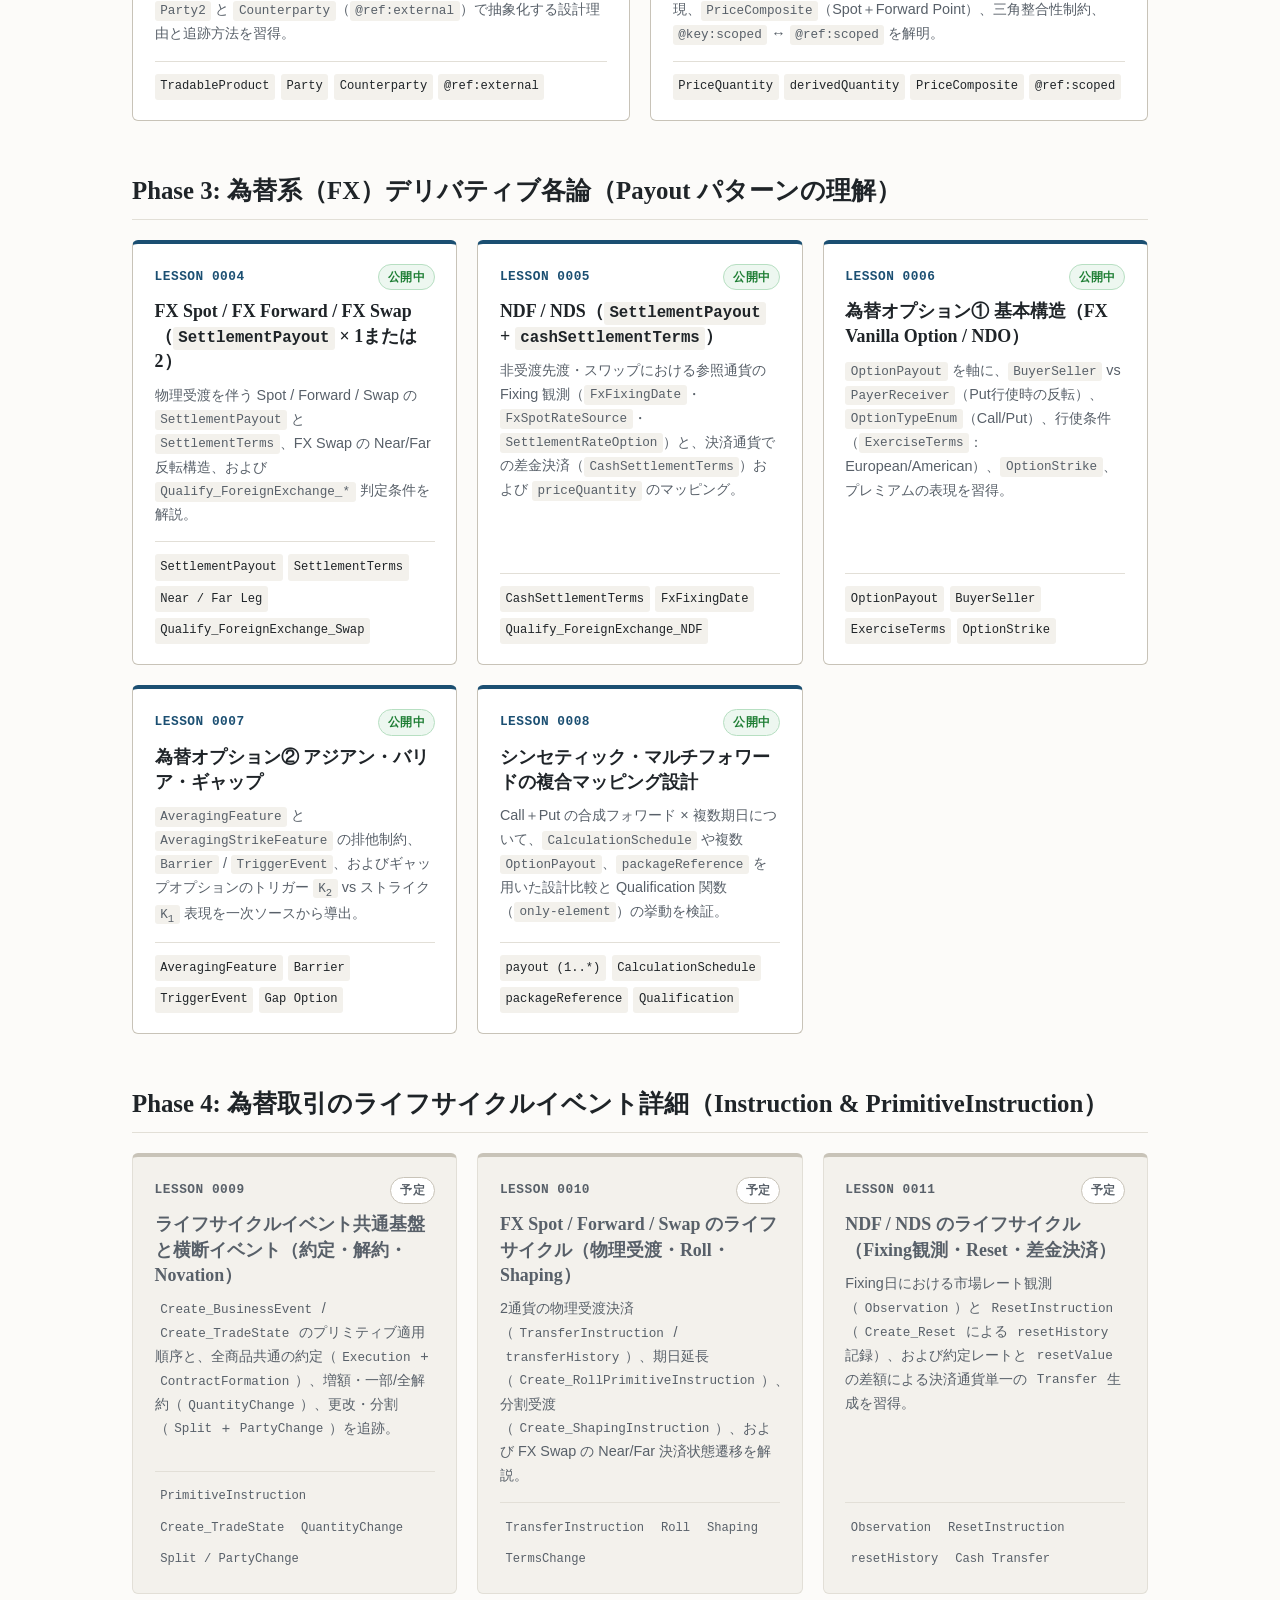
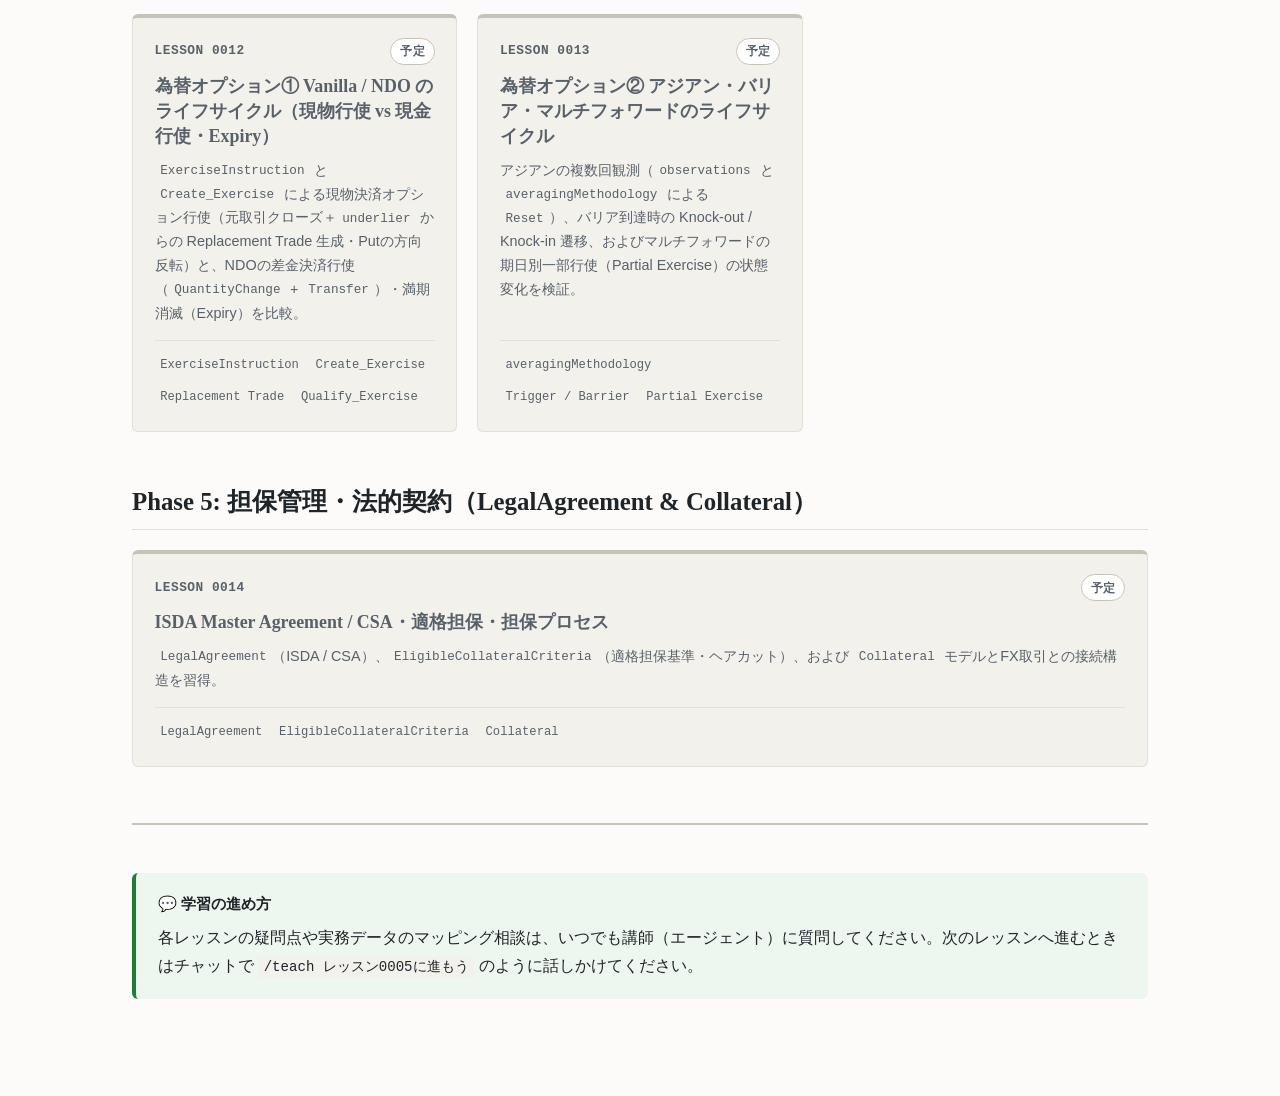
==== commit f8415d94: "レッスン8を追加" ====
--- a/lessons/index.html
+++ b/lessons/index.html
@@ -134,6 +134,7 @@
         <a href="./0005-ndf-nds-cashsettlementterms-fixing.html">Lesson 0005</a>
         <a href="./0006-fx-vanilla-option-ndo-optionpayout.html">Lesson 0006</a>
         <a href="./0007-fx-asian-barrier-gap-options.html">Lesson 0007</a>
+        <a href="./0008-synthetic-multi-forward-mapping.html">Lesson 0008</a>
         <a href="../reference/rosetta-reading-guide.html">Reference: .rosetta 読解ガイド</a>
         <a href="../reference/glossary.html">Reference: 用語集 (Glossary)</a>
       </div>
@@ -361,24 +362,24 @@
           </div>
         </a>
 
-        <div class="lesson-card upcoming">
+        <a class="lesson-card" href="./0008-synthetic-multi-forward-mapping.html">
           <div>
             <div class="card-header-row">
               <span class="card-num">LESSON 0008</span>
-              <span class="status-pill planned">予定</span>
+              <span class="status-pill ready">公開中</span>
             </div>
             <h3 class="card-title">シンセティック・マルチフォワードの複合マッピング設計</h3>
             <p class="card-desc">
-              Call＋Put の合成フォワード × 複数期日について、<code>CalculationSchedule</code> や複数 <code>OptionPayout</code> を用いた設計比較と
-              Qualification 関数の挙動を検証。
+              Call＋Put の合成フォワード × 複数期日について、<code>CalculationSchedule</code> や複数 <code>OptionPayout</code>、<code>packageReference</code> を用いた設計比較と Qualification 関数（<code>only-element</code>）の挙動を検証。
             </p>
           </div>
           <div class="card-tags">
             <code>payout (1..*)</code>
             <code>CalculationSchedule</code>
+            <code>packageReference</code>
             <code>Qualification</code>
           </div>
-        </div>
+        </a>
       </div>
     </section>
 
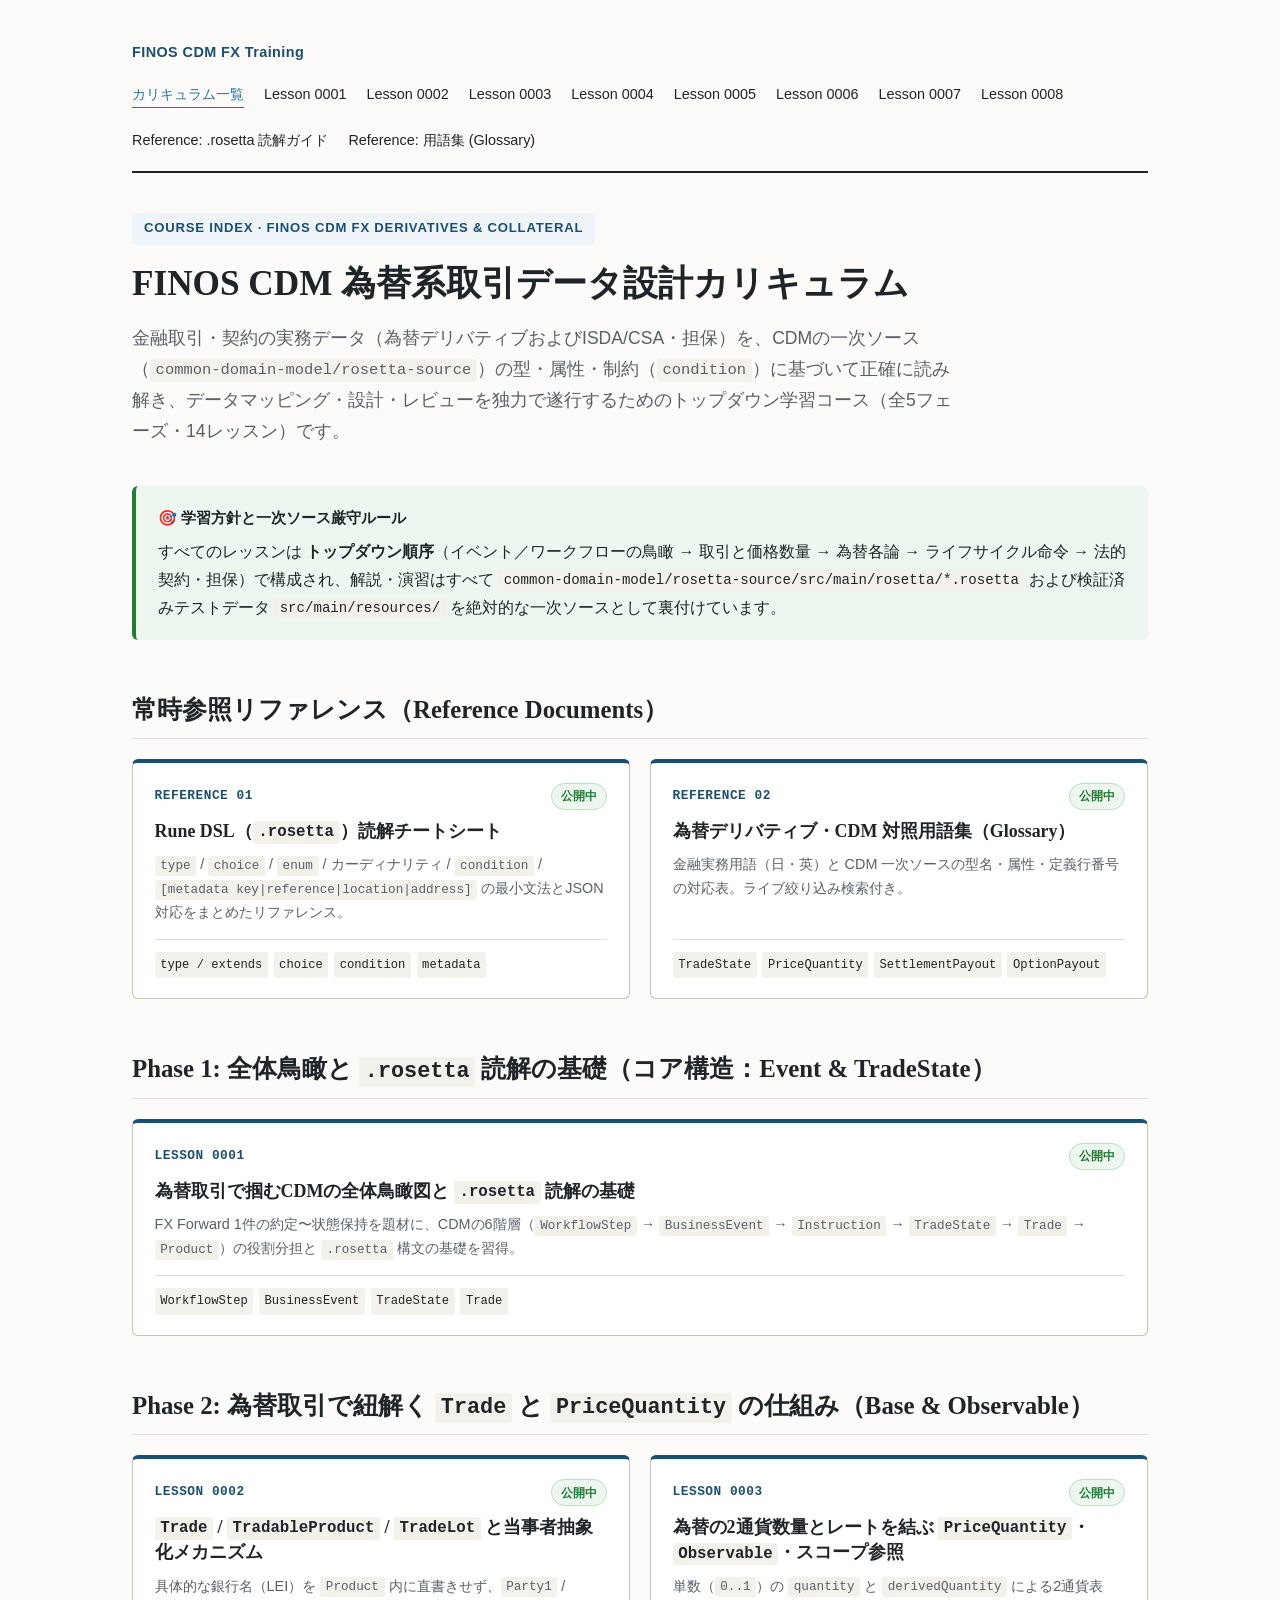
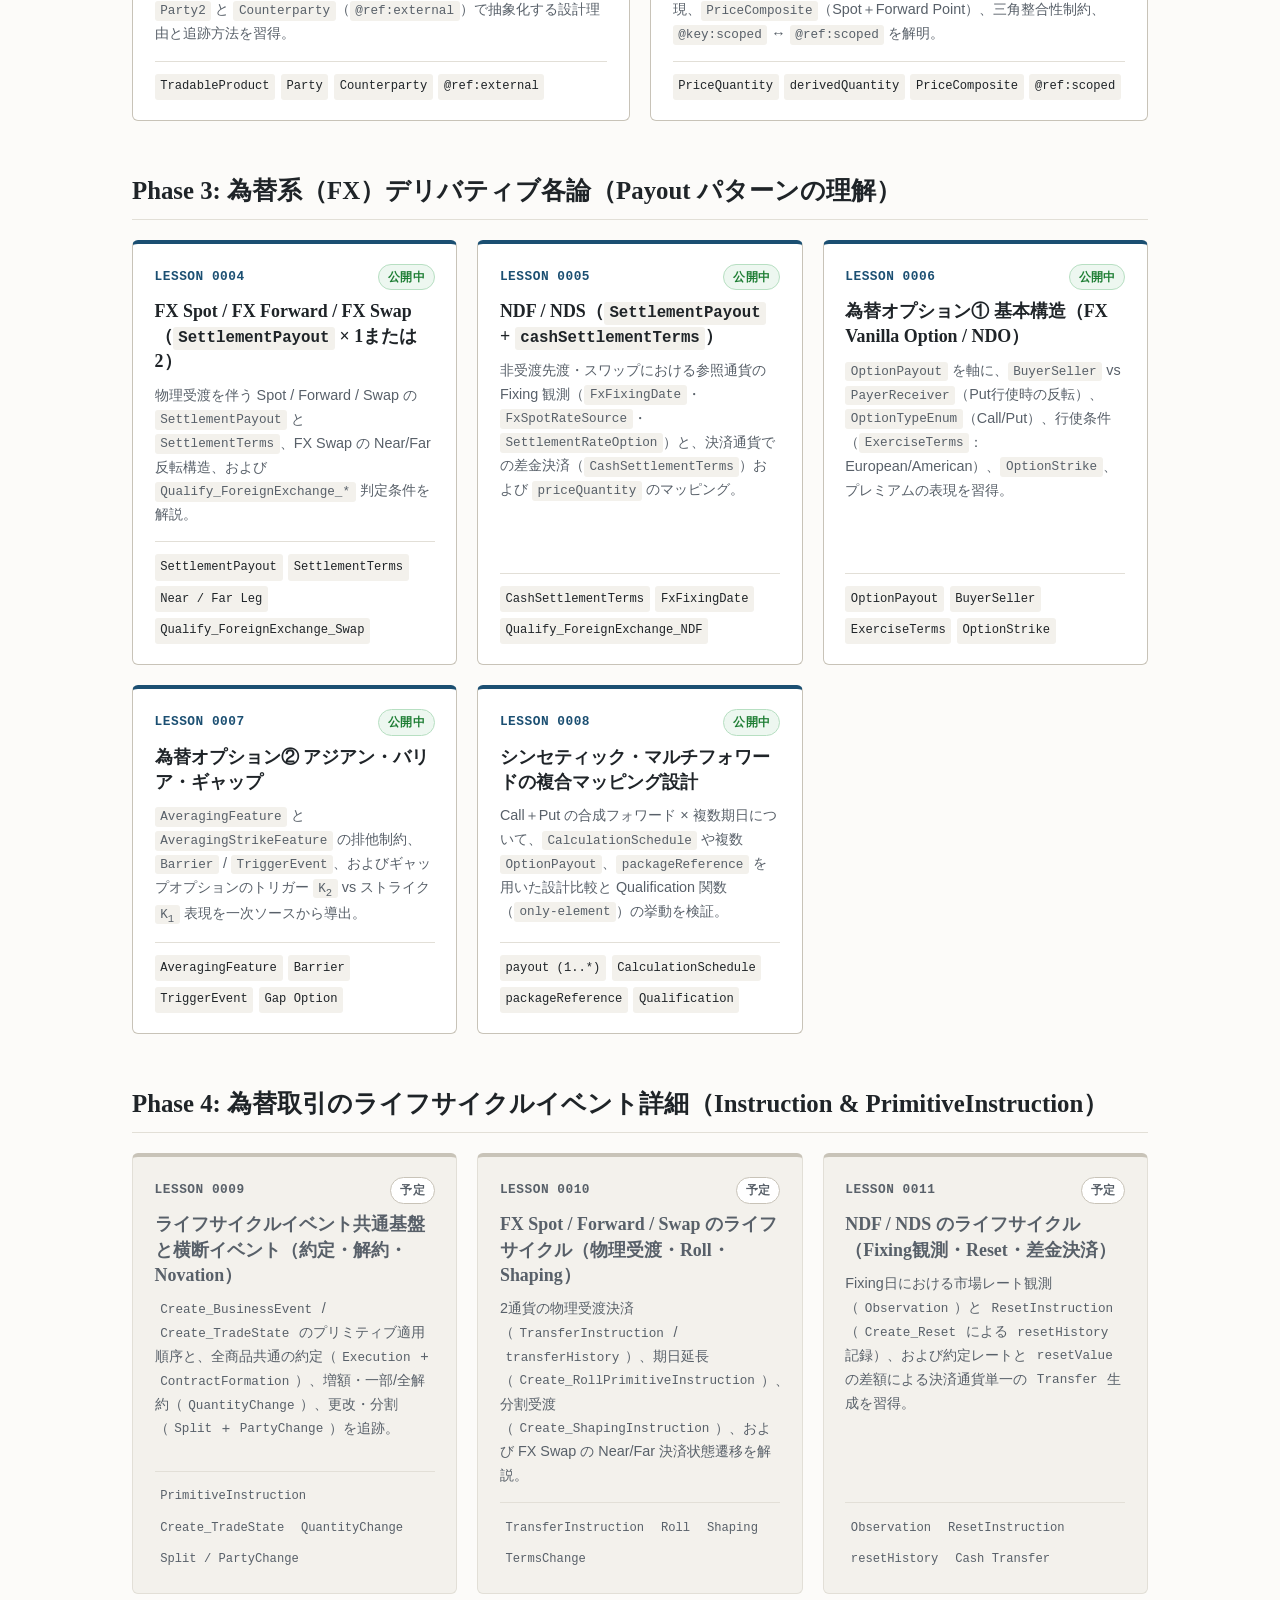
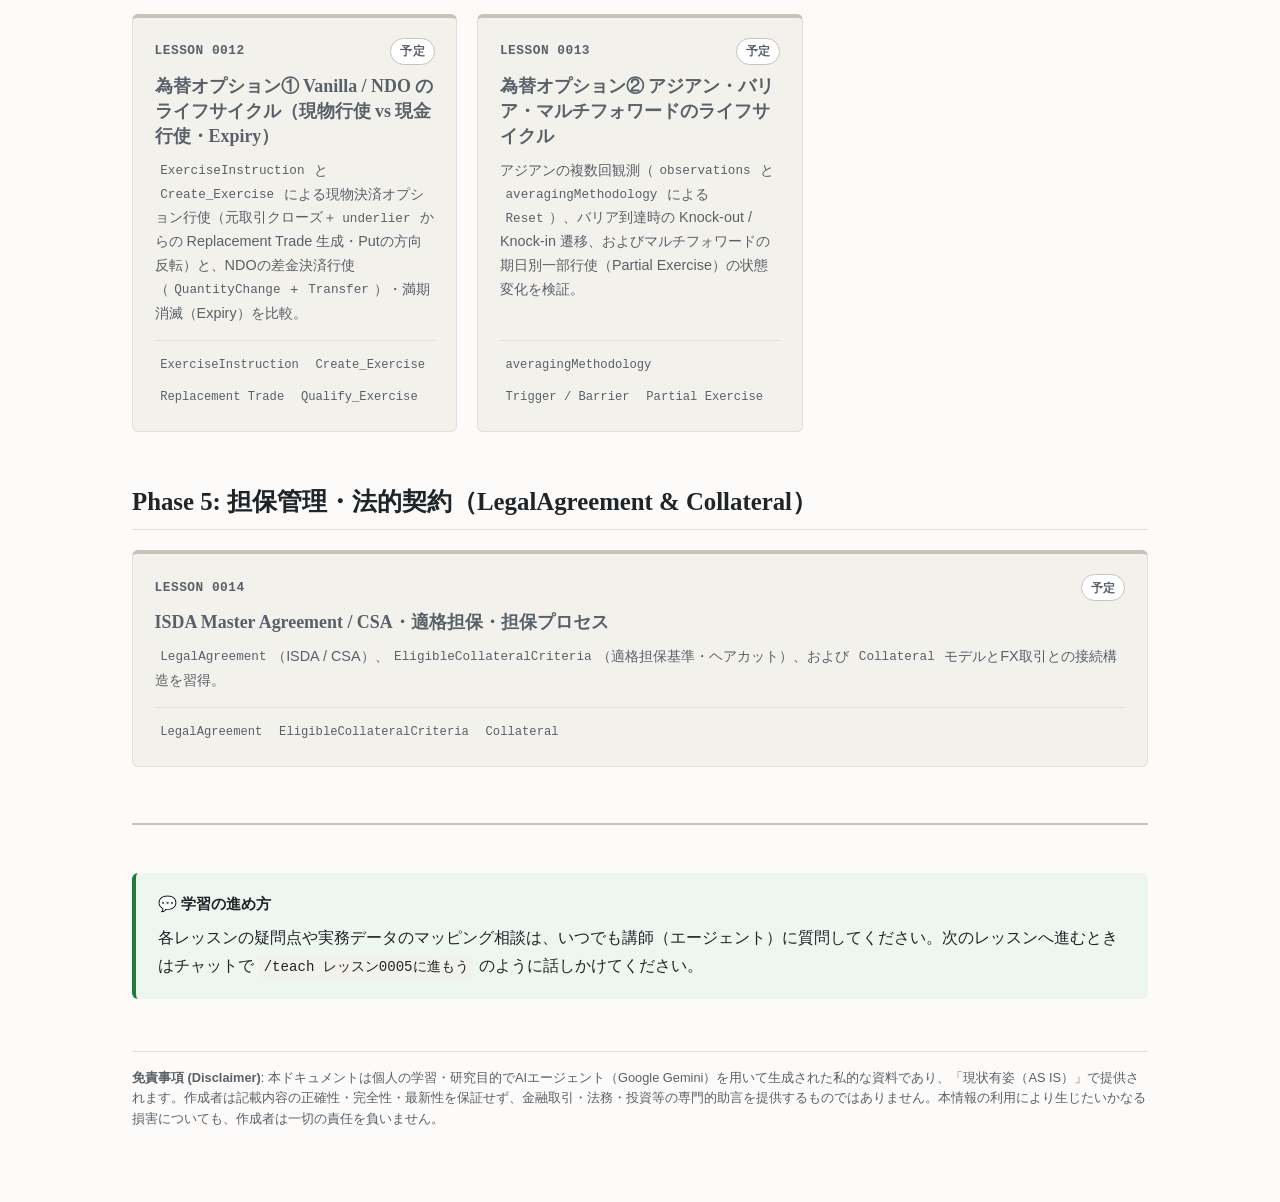
==== commit 3b37ad5d: "publicリポジトリなのでマナーとして免責事項を記載しておく" ====
--- a/lessons/index.html
+++ b/lessons/index.html
@@ -525,6 +525,9 @@
           のように話しかけてください。
         </p>
       </div>
+      <div class="site-disclaimer">
+        <p><strong>免責事項 (Disclaimer)</strong>: 本ドキュメントは個人の学習・研究目的でAIエージェント（Google Gemini）を用いて生成された私的な資料であり、「現状有姿（AS IS）」で提供されます。作成者は記載内容の正確性・完全性・最新性を保証せず、金融取引・法務・投資等の専門的助言を提供するものではありません。本情報の利用により生じたいかなる損害についても、作成者は一切の責任を負いません。</p>
+      </div>
     </footer>
   </div>
 </body>
--- a/assets/style.css
+++ b/assets/style.css
@@ -563,6 +563,19 @@
   display: flex;
   flex-direction: column;
   gap: 1rem;
+}
+
+.site-disclaimer {
+  margin-top: 0.75rem;
+  padding-top: 1rem;
+  border-top: 1px solid var(--border-light);
+  font-size: 0.8rem;
+  line-height: 1.6;
+  color: var(--text-muted);
+}
+
+.site-disclaimer p {
+  margin: 0;
 }
 
 /* Print Optimization */
